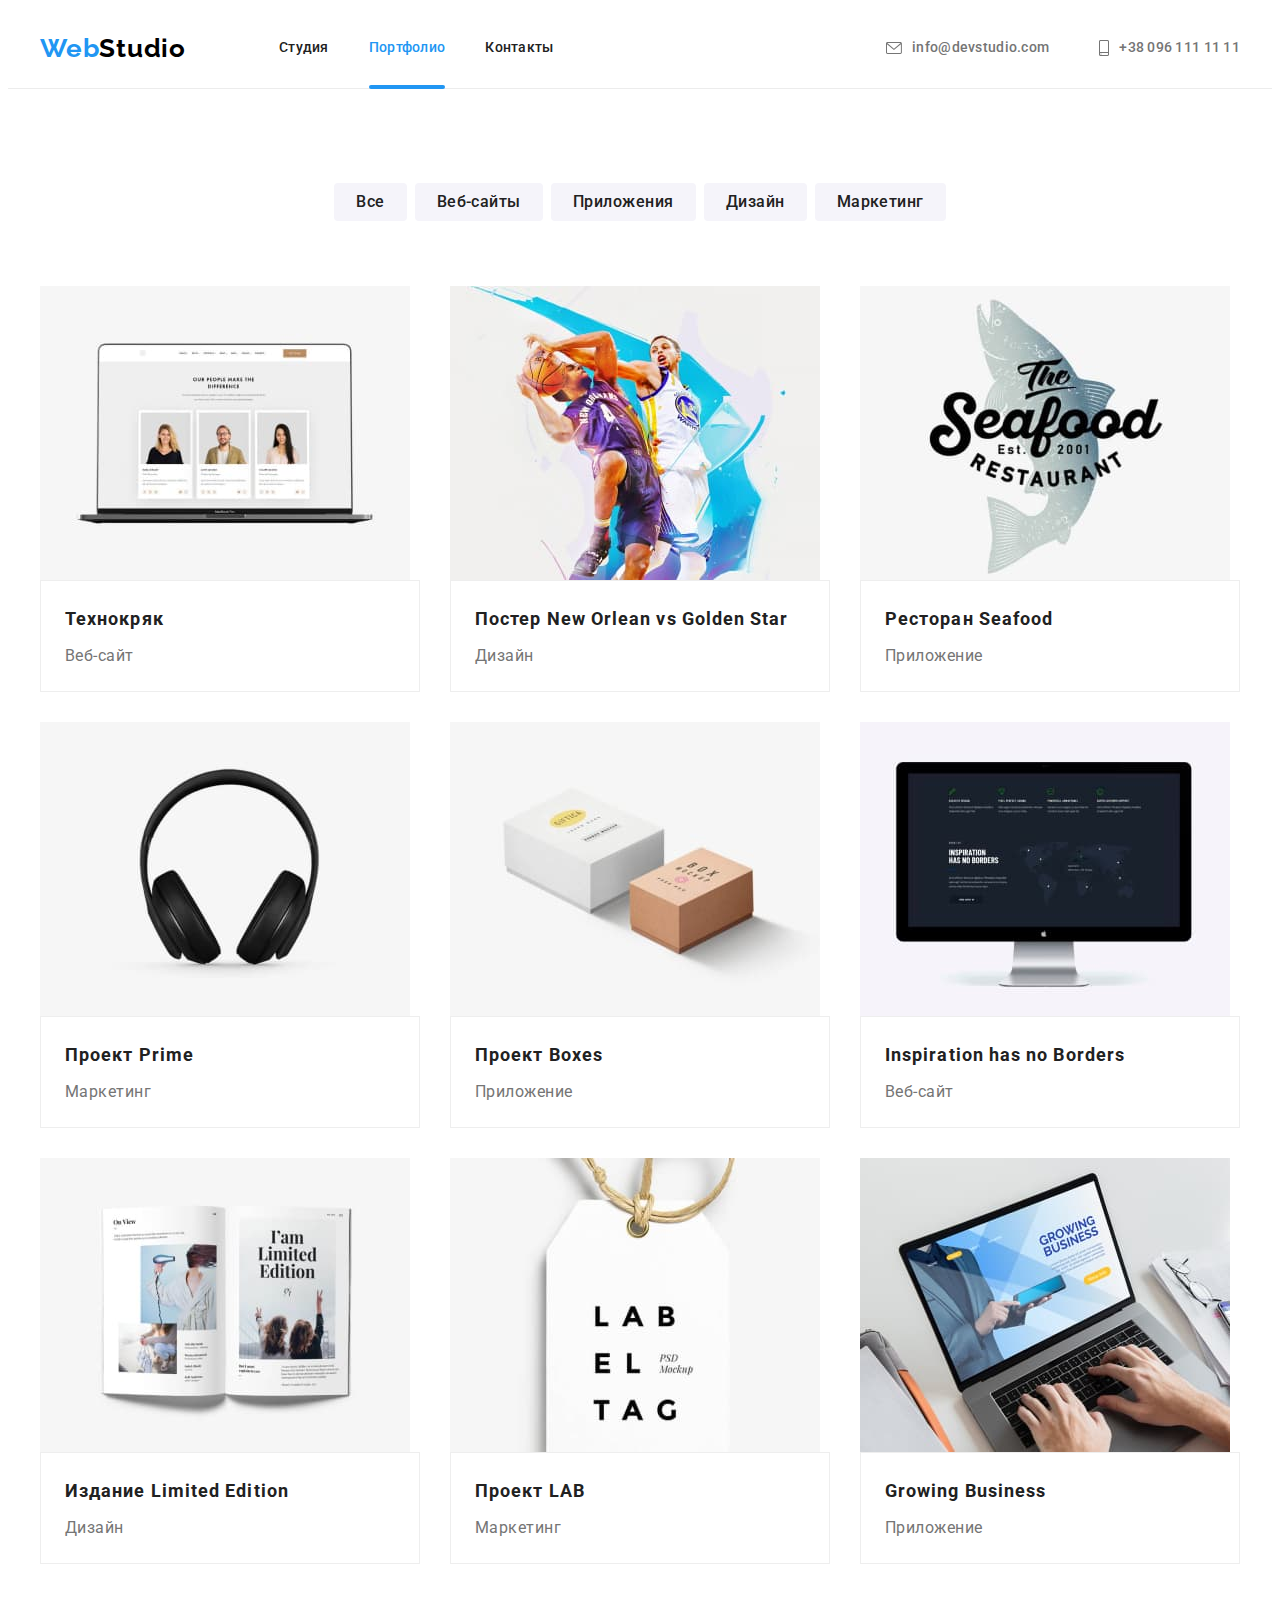
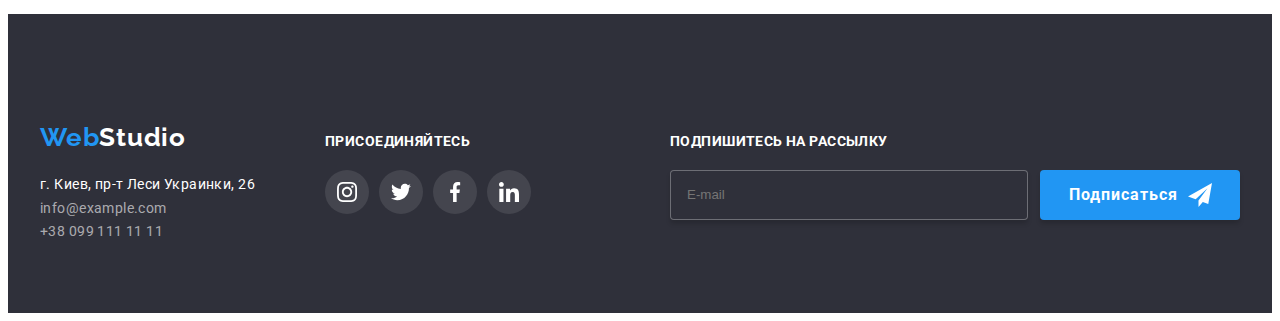
==== portfolio.html @ 8664ca06 "add" ====
<!DOCTYPE html>
<html lang="ru">
  <head>
    <meta charset="UTF-8" />
    <meta http-equiv="X-UA-Compatible" content="IE=edge" />
    <meta name="viewport" content="width=device-width, initial-scale=1.0" />
    <title>Document</title>
    <link rel="preconnect" href="https://fonts.googleapis.com" />
    <link rel="preconnect" href="https://fonts.gstatic.com" crossorigin />
    <link
      href="https://fonts.googleapis.com/css2?family=Raleway:wght@700&family=Roboto:wght@400;500;700;900&display=swap"
      rel="stylesheet"
    />
    <link
      rel="stylesheet"
      href="https://cdnjs.cloudflare.com/ajax/libs/modern-normalize/1.0.0/modern-normalize.min.css"
      integrity="sha512-ISS7cAi1PEhQ8jnbJpJZMd29NlhNj4AWYyLOSp2CE/CsHxTCu+r+t0D2yoJudVrd0/8fTVPUVDzY5Tvli75u/g=="
      crossorigin="anonymous"
    />
    <link rel="stylesheet" href="./css/main.min.css">
  </head>
  <body>
    <header class="header"> 
      <div class="container header__container">
       <nav class="navigation">
         <a class="logo" href="./"
           >Web<span class="logo__dark">Studio</span>
         </a>
         <ul class="site-nav">
           <li class="site-nav__item">
             <a href="./index.html" class="site-nav__link ">Студия</a>
           </li>
           <li class="site-nav__item">
             <a href="./portfolio.html" class="site-nav__link site-nav__link--current">Портфолио</a>
           </li>
           <li class="site-nav__item">
             <a href="" class="site-nav__link ">Контакты</a>
           </li>
         </ul>
       </nav>
       <ul class="contacts">
         <li class="contacts__item">
           <a href="mailto:info@devstudio.com" class="contacts__link">
             <svg class="contacts__icon" width="16" height="12">
               <use href="./images/icons.svg#envelope"></use>
             </svg>
             info@devstudio.com</a
           >
         </li>
         <li class="contacts__item">
           <a href="tel:+380961111111" class="contacts__link"
             ><svg class="contacts__icon" width="10" height="16">
               <use href="./images/icons.svg#smartphone"></use>
             </svg>
             +38 096 111 11 11</a
           >
         </li>
       </ul> 
       <button class="mob__btn--open"><svg class="mob-icon" width="24" height="16"> <use href="./images/icons.svg#icon-menu_24px-2"  ></use></svg></button>
     </div> 
     <div class="mob-menu is-hidden">
       <div class="container">
       <div class="mob-menu-top">
     <button class="mob__btn--close"><svg class="mob-icon" width="18.67" height="18.67">
         <use href="./images/icons.svg#icon-close_24px" ></use>
       </svg></button> 
       <ul class="mob-nav">
         <li class="mob-nav__item">
           <a href="./index.html" class="mob-nav__link ">Студия</a>
         </li>
         <li class="mob-nav__item">
           <a href="./portfolio.html" class="mob-nav__link current">Портфолио</a>
         </li>
         <li class="mob-nav__item">
           <a href="" class="mob-nav__link ">Контакты</a>
         </li>
       </ul>
     </div>
     <div class="mob-menu-bottom">
     <ul class="mob-contacts">
       <li class="mob-contacts__item">
         <a href="tel:+380961111111" class="mob-contacts__link mob-tel"
           >+38 096 111 11 11</a>
       </li>
       <li class="mob-contacts__item">
         <a href="mailto:info@devstudio.com" class="mob-contacts__link mob-mail">
           info@devstudio.com</a>  
       </li>
     </ul>
     <ul class="mob-soc-list list">
       <li class="mob-soc-list__item">
         <a href="" class="mob-soc-list__link">Instagram</a>
       </li>
       <li class="mob-soc-list__item">
         <a href="" class="mob-soc-list__link">Twitter</a>
       </li>
       <li class="mob-soc-list__item">
         <a href="" class="mob-soc-list__link">Facebook</a></li>
         <li class="mob-soc-list__item">
           <a href="" class="mob-soc-list__link">Facebook</a></li>
         </ul>
       </div>
     </div>
     </div>
   </header> 
    <main>
      <section class="section section__gallery">
        <div class="container">
          <h1 class="visually__hidden">Portfolio</h1>
          <ul class="portfolio-filter">
            <li class="portfolio-filter__item">
              <button type="button" class="portfolio-filter__button">Все</button>
            </li>
            <li class="portfolio-filter__item">
              <button type="button" class="portfolio-filter__button">
                Веб-сайты
              </button>
            </li>
            <li class="portfolio-filter__item">
              <button type="button" class="portfolio-filter__button">
                Приложения
              </button>
            </li>
            <li class="portfolio-filter__item">
              <button type="button" class="portfolio-filter__button">
                Дизайн
              </button>
            </li>
            <li class="portfolio-filter__item">
              <button type="button" class="portfolio-filter__button">
                Маркетинг
              </button>
            </li>
          </ul>
          <ul class="gallery">
            <li class="gallery__item"> <a href="" class="gallery__link">
              <div class="gallery__overlay">
                <picture>
                  <source
                    srcset="
                    ./images/portfolio-img1.jpg 1x,
                    ./images/portfolio-desk1-2x.jpg 2x"
                    media="(min-width: 1200px)"
                  />
                  <source
                    srcset="
                      ./images/portfolio-tab1-1x.jpg 1x,              ,
                      ./images/portfolio-tab1-2x.jpg 2x
                    "
                    media="(min-width: 768px)"
                  />
                  <source
                    srcset="
                      ./images/portfolio-tel1-1x.jpg   1x,
                      ./images/portfolio-tel1-2x.jpg    2x
                    "
                    media="(min-width: 320px)"
                  />
                
                <img
                src="./images/portfolio-img1.jpg"
                alt="ноутбук з зображенням команди"
              />
            </picture>

              <p class="gallery--top-text">Технокряк это современная площадка распространения коронавируса. Компании используют эту платформу для цифрового шпионажа и атак на защищённые сервера конкурентов.</p> 
              </div>
              <div class="gallery__border">
                <h2 class="gallery__text">Технокряк</h2>
                <p class="gallery__filter">Веб-сайт</p>
              </div></a>
              
            </li>
            <li class="gallery__item"> <a href=""class="gallery__link">
              <div class="gallery__overlay">
                <picture>
                  <source
                    srcset="
                    ./images/portfolio-img2.jpg 1x,
                    ./images/portfolio-desk2-2x.jpg 2x"
                    media="(min-width: 1200px)"
                  />
                  <source
                    srcset="
                      ./images/portfolio-tab2-1x.jpg 1x,              ,
                      ./images/portfolio-tab2-2x.jpg 2x
                    "
                    media="(min-width: 768px)"
                  />
                  <source
                    srcset="
                      ./images/portfolio-tel2-1x.jpg   1x,
                      ./images/portfolio-tel2-2x.jpg    2x
                    "
                    media="(min-width: 320px)"
                  />
                
                <img
                src="./images/portfolio-img2.jpg"
                alt="два баскетболіста"
              />
            </picture>

              <p class="gallery--top-text">Технокряк это современная площадка распространения коронавируса. Компании используют эту платформу для цифрового шпионажа и атак на защищённые сервера конкурентов.</p></div>
              
              <div class="gallery__border">
                <h2 class="gallery__text">
                  Постер <span lang="en">New Orlean vs Golden Star</span>
                </h2>
                <p class="gallery__filter">Дизайн</p>
              </div> </a>
            </li>
            <li class="gallery__item"> <a href=""class="gallery__link">
              <div class="gallery__overlay">
                <picture>
                  <source
                    srcset="
                    ./images/portfolio-img3.jpg 1x,
                    ./images/portfolio-desk3-2x.jpg 2x"
                    media="(min-width: 1200px)"
                  />
                  <source
                    srcset="
                      ./images/portfolio-tab3-1x.jpg 1x,              ,
                      ./images/portfolio-tab3-2x.jpg 2x
                    "
                    media="(min-width: 768px)"
                  />
                  <source
                    srcset="
                      ./images/portfolio-tel3-1x.jpg   1x,
                      ./images/portfolio-tel3-2x.jpg    2x
                    "
                    media="(min-width: 320px)"
                  />
                
                <img
                src="./images/portfolio-img3.jpg"
                alt="лого ресторану"
              />
            </picture>
            <p class="gallery--top-text">Технокряк это современная площадка распространения коронавируса. Компании используют эту платформу для цифрового шпионажа и атак на защищённые сервера конкурентов.</p> 
              </div>
              <div class="gallery__border">
                <h2 class="gallery__text">
                  Ресторан <span lang="en">Seafood</span>
                </h2>
                <p class="gallery__filter">Приложение</p>
              </div>
              </a>
            </li>
            <li class="gallery__item"><a href=""class="gallery__link">
              <div class="gallery__overlay">
                <picture>
                  <source
                    srcset="
                    ./images/portfolio-img4.jpg 1x,
                    ./images/portfolio-desk4-2x.jpg 2x"
                    media="(min-width: 1200px)"
                  />
                  <source
                    srcset="
                      ./images/portfolio-tab4-1x.jpg 1x,              ,
                      ./images/portfolio-tab4-2x.jpg 2x
                    "
                    media="(min-width: 768px)"
                  />
                  <source
                    srcset="
                      ./images/portfolio-tel4-1x.jpg   1x,
                      ./images/portfolio-tel4-2x.jpg    2x
                    "
                    media="(min-width: 320px)"
                  />
                
                <img
                src="./images/portfolio-img4.jpg"
                alt="навушники"
              />
            </picture>
                
              <p class="gallery--top-text">Технокряк это современная площадка распространения коронавируса. Компании используют эту платформу для цифрового шпионажа и атак на защищённые сервера конкурентов.</p> 
              </div>
              <div class="gallery__border">
                <h2 class="gallery__text">
                  Проект <span lang="en">Prime</span>
                </h2>
                <p class="gallery__filter">Маркетинг</p>
              </div> </a>
            </li>
            <li class="gallery__item"><a href=""class="gallery__link">
              <div class="gallery__overlay">
                <picture>
                  <source
                    srcset="
                    ./images/portfolio-img5.jpg 1x,
                    ./images/portfolio-desk5-2x.jpg 2x"
                    media="(min-width: 1200px)"
                  />
                  <source
                    srcset="
                      ./images/portfolio-tab5-1x.jpg 1x,              ,
                      ./images/portfolio-tab5-2x.jpg 2x
                    "
                    media="(min-width: 768px)"
                  />
                  <source
                    srcset="
                      ./images/portfolio-tel5-1x.jpg   1x,
                      ./images/portfolio-tel5-2x.jpg    2x
                    "
                    media="(min-width: 320px)"
                  />
                
                <img
                src="./images/portfolio-img5.jpg"
                alt="дві коробки"
              />
            </picture>
  
              <p class="gallery--top-text">Технокряк это современная площадка распространения коронавируса. Компании используют эту платформу для цифрового шпионажа и атак на защищённые сервера конкурентов.</p> 
              </div>
              <div class="gallery__border">
                <h2 class="gallery__text">
                  Проект <span lang="en">Boxes</span>
                </h2>
                <p class="gallery__filter">Приложение</p>
              </div>
              </a>
            </li>
            <li class="gallery__item"><a href=""class="gallery__link">
              <div class="gallery__overlay">
                <picture>
                  <source
                    srcset="
                    ./images/portfolio-img6.jpg 1x,
                    ./images/portfolio-desk6-2x.jpg 2x"
                    media="(min-width: 1200px)"
                  />
                  <source
                    srcset="
                      ./images/portfolio-tab6-1x.jpg 1x,              ,
                      ./images/portfolio-tab6-2x.jpg 2x
                    "
                    media="(min-width: 768px)"
                  />
                  <source
                    srcset="
                      ./images/portfolio-tel6-1x.jpg   1x,
                      ./images/portfolio-tel6-2x.jpg    2x
                    "
                    media="(min-width: 320px)"
                  />
                
                <img
                src="./images/portfolio-img6.jpg"
                alt="екран компютера"
              />
            </picture>
             
              <p class="gallery--top-text">Технокряк это современная площадка распространения коронавируса. Компании используют эту платформу для цифрового шпионажа и атак на защищённые сервера конкурентов.</p> 
              </div>
              <div class="gallery__border">
                <h2 class="gallery__text">
                  <span lang="en">Inspiration has no Borders</span>
                </h2>
                <p class="gallery__filter">Веб-сайт</p>
              </div></a>
            </li>
            <li class="gallery__item"><a href=""class="gallery__link">
              <div class="gallery__overlay">
                <picture>
                  <source
                    srcset="
                    ./images/portfolio-img7.jpg 1x,
                    ./images/portfolio-desk7-2x.jpg 2x"
                    media="(min-width: 1200px)"
                  />
                  <source
                    srcset="
                      ./images/portfolio-tab7-1x.jpg 1x,              ,
                      ./images/portfolio-tab7-2x.jpg 2x
                    "
                    media="(min-width: 768px)"
                  />
                  <source
                    srcset="
                      ./images/portfolio-tel7-1x.jpg   1x,
                      ./images/portfolio-tel7-2x.jpg    2x
                    "
                    media="(min-width: 320px)"
                  />
                
                <img
                src="./images/portfolio-img7.jpg"
                alt="розгорнута книга"
              />
            </picture>
              
               <p class="gallery--top-text">Технокряк это современная площадка распространения коронавируса. Компании используют эту платформу для цифрового шпионажа и атак на защищённые сервера конкурентов.</p> 
              </div>
              <div class="gallery__border">
                <h2 class="gallery__text">
                  Издание <span lang="en">Limited Edition</span>
                </h2>
                <p class="gallery__filter">Дизайн</p>
              </div> </a>
            </li>
            <li class="gallery__item"><a href=""class="gallery__link">
              <div class="gallery__overlay">
                <picture>
                  <source
                    srcset="
                    ./images/portfolio-img8.jpg 1x,
                    ./images/portfolio-desk8-2x.jpg 2x"
                    media="(min-width: 1200px)"
                  />
                  <source
                    srcset="
                      ./images/portfolio-tab8-1x.jpg 1x,              ,
                      ./images/portfolio-tab8-2x.jpg 2x
                    "
                    media="(min-width: 768px)"
                  />
                  <source
                    srcset="
                      ./images/portfolio-tel8-1x.jpg   1x,
                      ./images/portfolio-tel8-2x.jpg    2x
                    "
                    media="(min-width: 320px)"
                  />
                
                <img
                src="./images/portfolio-img8.jpg"
                alt="лейба"
              />
            </picture>
               
              <p class="gallery--top-text">Технокряк это современная площадка распространения коронавируса. Компании используют эту платформу для цифрового шпионажа и атак на защищённые сервера конкурентов.</p> 
              </div>
              <div class="gallery__border">
                <h2 class="gallery__text">Проект <span lang="en">LAB</span></h2>
                <p class="gallery__filter">Маркетинг</p>
              </div></a>
            </li>
            <li class="gallery__item"><a href=""class="gallery__link">
              <div class="gallery__overlay">
                <picture>
                  <source
                    srcset="
                    ./images/portfolio-img9.jpg 1x,
                    ./images/portfolio-desk9-2x.jpg 2x"
                    media="(min-width: 1200px)"
                  />
                  <source
                    srcset="
                      ./images/portfolio-tab9-1x.jpg 1x,              
                      ./images/portfolio-tab9-2x.jpg 2x
                    "
                    media="(min-width: 768px)"
                  />
                  <source
                    srcset="
                      ./images/portfolio-tel9-1x.jpg   1x,
                      ./images/portfolio-tel9-2x.jpg    2x
                    "
                    media="(min-width: 320px)"
                  />
        
                <img
                src="./images/portfolio-img9.jpg"
                alt="руки, які набирають щось клавіатурі"
              />
            </picture>
              
              <p class="gallery--top-text">Технокряк это современная площадка распространения коронавируса. Компании используют эту платформу для цифрового шпионажа и атак на защищённые сервера конкурентов.</p> 
              </div>
              <div class="gallery__border">
                <h2 class="gallery__text">
                  <span lang="en">Growing Business</span>
                </h2>
                <p class="gallery__filter">Приложение</p>
              </div></a>
            </li>
          </ul>
        </div>
      </section>
    </main>
    <footer class="footer">
      <div class="container footer__container">
        <div class="footer__tab">
        <div class="footer__address">
          <a href="./" class="logo"
            >Web<span class="logo__light">Studio</span></a
          >
          <address class="address">
            <ul class="address-list">
              <li class="address-list__item">
                <a
                  href="https://goo.gl/maps/ukGRsMh9YRKDoBZH8"
                  target="_blank"
                  class="address-list__link"
                >
                  <span class="adress--color"
                    >г. Киев, пр-т Леси Украинки, 26</span
                  >
                </a>
              </li>
              <li class="address-list__item">
                <a href="mailto:info@example.com" class="address-list__link"
                  >info@example.com</a
                >
              </li>
              <li class="address-list__item">
                <a href="tel:+380991111111" class="address-list__link"
                  >+38 099 111 11 11</a
                >
              </li>
            </ul>
          </address>
        </div>
        <div class="footer-section ">
          <span class="footer-section__text footer-section__text--margin">присоединяйтесь</span>
          <ul class="footer-social-list">
            <li class="footer-social-list__item">
              <a href="" class="footer-social-list__link"
                ><svg class="footer-social-list__icon" width="20" height="20">
                  <use href="./images/icons.svg#icon-instagram"></use>
                </svg>
              </a>
            </li>
            <li class="footer-social-list__item">
              <a href="" class="footer-social-list__link"
                ><svg class="footer-social-list__icon" width="20" height="20">
                  <use href="./images/icons.svg#icon-twitter"></use>
                </svg>
              </a>
            </li>
            <li class="footer-social-list__item">
              <a href="" class="footer-social-list__link"
                ><svg class="footer-social-list__icon" width="20" height="20">
                  <use href="./images/icons.svg#icon-facebook"></use>
                </svg>
              </a>
            </li>
            <li class="footer-social-list__item">
              <a href="" class="footer-social-list__link"
                ><svg class="footer-social-list__icon" width="20" height="20">
                  <use href="./images/icons.svg#icon-linkedin"></use>
                </svg>
              </a>
            </li>
          </ul>
        </div>
      </div>
        <div class="footer-section">
          <p class="footer-section__text">Подпишитесь на рассылку</p>
          <form class="footer-form">
            <input
              type="email"
              name="footer-email"
              class="footer-form__email"
              placeholder="E-mail"
            />

            <button type="submit" class="footer-form__button button">
              Подписаться
              <svg class="footer-form__icon" width="24" height="24">
                <use href="./images/icons.svg#icon-iconsent"></use>
              </svg>
            </button>
          </form>
        </div>
      </div>
    </footer>
    <script src="./js/menu.js"></script> 
  </body>
</html>
---- css/main.min.css ----
:root{--primary-text-color: #757575;--title-text-color: #212121;--accent-color: #2196f3;--additional-color: #ffffff;--contact-color: #757575;--backfound-footer-color: #2f303a}.visually__hidden{position:absolute;clip:rect(0 0 0 0);width:1px;height:1px;margin:-1px}p,h1,h2,h3{margin:0}ul{margin:0;padding:0;list-style:none}a{text-decoration:none}img{display:block;max-width:100%;height:auto}body{background-color:#ffffff;color:var(--primary-text-color);font-family:"Roboto", sans-serif}.container{width:100%;margin-left:auto;margin-right:auto;padding-left:15px;padding-right:15px}@media screen and (min-width: 480px){.container{width:448px}}@media screen and (min-width: 768px){.container{width:768px}}@media screen and (min-width: 1200px){.container{width:1200px}}.logo{display:block;font-family:"Raleway", sans-serif;font-weight:700;font-size:24px;line-height:1.16;text-align:center;letter-spacing:0.03em;color:#2196F3}@media screen and (min-width: 1200px){.logo{text-align:start;font-size:26px;line-height:1.19}}.logo__dark{color:#000000}.logo__light{color:#ffffff}.section{padding-top:60px;padding-bottom:60px}@media screen and (min-width: 1200px){.section{padding-top:94px;padding-bottom:94px}}.button{border:transparent;font-family:inherit;font-weight:700;font-size:16px;line-height:1.87;-webkit-box-align:center;-ms-flex-align:center;align-items:center;text-align:center;-webkit-box-pack:center;-ms-flex-pack:center;justify-content:center;letter-spacing:0.06em;border-radius:4px;cursor:pointer;color:var(--additional-color);background-color:var(--accent-color);-webkit-box-shadow:0px 4px 4px rgba(0,0,0,0.15);box-shadow:0px 4px 4px rgba(0,0,0,0.15)}.advantages__title,.footer-section__text{font-weight:700;font-size:14px;line-height:1.14;letter-spacing:0.03em;text-transform:uppercase}.header__container,.navigation,.contacts__link,.advantages__borber,.footer-social-list__link,.form-checkbox__text,.form-checkbox__text span{display:-webkit-box;display:-ms-flexbox;display:flex;-webkit-box-align:center;-ms-flex-align:center;align-items:center}.header{border-bottom:1px solid #ececec}.header__container .logo{margin-right:93px}.site-nav{display:none}@media screen and (min-width: 768px){.site-nav{display:-webkit-box;display:-ms-flexbox;display:flex}}.site-nav__item+.site-nav__item{margin-left:40px}.contacts{display:-webkit-box;display:-ms-flexbox;display:flex;margin-left:auto}@media screen and (min-width: 768px){.site-nav__link{display:block;font-weight:500;font-size:12px;line-height:1.16;letter-spacing:0.02em;color:#757575;padding-top:32px;padding-bottom:32px;-webkit-transition-property:color;transition-property:color;-webkit-transition-duration:250ms;transition-duration:250ms;-webkit-transition-timing-function:cubic-bezier(0.4, 0, 0.2, 1);transition-timing-function:cubic-bezier(0.4, 0, 0.2, 1)}.site-nav__link:hover,.site-nav__link:focus{color:var(--accent-color)}}@media screen and (min-width: 1200px){.site-nav__link{font-weight:500;font-size:14px;line-height:1.14;letter-spacing:0.02em;color:var(--title-text-color)}}.site-nav__link--current{color:var(--accent-color);position:relative;-webkit-transition-property:color;transition-property:color;-webkit-transition-duration:250ms;transition-duration:250ms;-webkit-transition-timing-function:cubic-bezier(0.4, 0, 0.2, 1);transition-timing-function:cubic-bezier(0.4, 0, 0.2, 1)}.site-nav__link--current::after{content:"";display:block;width:100%;height:4px;background:#2196f3;border-radius:2px;position:absolute;left:0px;bottom:-1px}.contacts{display:none}@media screen and (min-width: 768px){.contacts{display:block}}@media screen and (min-width: 1200px){.contacts{display:-webkit-box;display:-ms-flexbox;display:flex;-webkit-box-align:center;-ms-flex-align:center;align-items:center}}@media screen and (min-width: 768px){.contacts__item+.contacts__item{margin-top:10px}}@media screen and (min-width: 1200px){.contacts__item+.contacts__item{margin-top:0}}@media screen and (min-width: 1200px){.contacts__item{display:block}.contacts__item:first-child{margin-right:50px}}.contacts__link{font-family:"Roboto", sans-serif;font-weight:500;font-size:14px;line-height:1.14;letter-spacing:0.02em;color:var(--contact-color);fill:var(--contact-color);-webkit-transition-property:color;transition-property:color;-webkit-transition-duration:250ms;transition-duration:250ms;-webkit-transition-timing-function:cubic-bezier(0.4, 0, 0.2, 1);transition-timing-function:cubic-bezier(0.4, 0, 0.2, 1)}.contacts__link:hover,.contacts__link:focus{color:var(--accent-color);fill:currentColor}.contacts__icon{margin-right:10px}.mob__btn--close,.mob__btn--open{max-width:40px;height:40px;display:block;margin-left:auto;-webkit-box-align:center;-ms-flex-align:center;align-items:center;background-color:transparent;border:none}@media screen and (min-width: 768px){.mob__btn--close,.mob__btn--open{display:none}}.mob-menu{position:fixed;background-color:#ffffff;z-index:1;width:100vw;height:100vh;overflow:auto;top:0;left:0;padding-top:10px;padding-bottom:48px}.mob-menu .container{height:100%;display:-webkit-box;display:-ms-flexbox;display:flex;-webkit-box-orient:vertical;-webkit-box-direction:normal;-ms-flex-direction:column;flex-direction:column;-webkit-box-pack:justify;-ms-flex-pack:justify;justify-content:space-between}@media screen and (min-width: 768px){.mob-menu{display:none}}.mob-icon{display:block;-webkit-box-pack:center;-ms-flex-pack:center;justify-content:center;-webkit-box-align:center;-ms-flex-align:center;align-items:center;-webkit-transition-property:fill;transition-property:fill;-webkit-transition-duration:250ms;transition-duration:250ms;-webkit-transition-timing-function:cubic-bezier(0.4, 0, 0.2, 1);transition-timing-function:cubic-bezier(0.4, 0, 0.2, 1)}.mob-icon:hover,.mob-icon:focus{fill:var(--accent-color)}.mob-nav__link{font-weight:500;font-size:40px;line-height:1.17;text-align:center;letter-spacing:0.02em;color:var(--title-text-color)}.mob-nav__item:not(last-child),.mob-contacts__item:not(last-child){margin-bottom:32px}.mob-contacts{margin-bottom:64px}.mob-soc-list{display:-webkit-box;display:-ms-flexbox;display:flex}.mob-tel{margin-bottom:32px;font-size:34px;line-height:1.17;letter-spacing:0.02em;color:#2196F3}.mob-mail{font-weight:500;font-size:24px;line-height:1.16;letter-spacing:0.02em;color:#757575}.mob-soc-list__item{font-weight:500;font-size:18px;line-height:1.22;letter-spacing:0.02em}.mob-soc-list__item:not(:first-child){border-left:1px solid rgba(33,33,33,0.2)}.mob-soc-list__link{color:var(--accent-color);font-weight:500;font-size:18px;line-height:1.22;letter-spacing:0.02em;padding-right:10px;padding-left:10px}.current{color:var(--accent-color)}.section__tittle{font-weight:bold;font-size:28px;line-height:1.17;text-align:center;letter-spacing:0.03em;color:#212121}@media screen and (min-width: 1200px){.section__tittle{margin-bottom:50px;font-weight:700;font-size:36px;line-height:1.16;text-align:center}}.section__tittle{margin-bottom:30px}@media screen and (min-width: 1200px){.section__tittle{margin-bottom:50px}}.hero__container{background-color:#2f303a;background-image:-webkit-gradient(linear, left top, left bottom, from(rgba(47,48,58,0.4)), to(rgba(47,48,58,0.4))),url(../images/header-tel.jpg);background-image:linear-gradient(rgba(47,48,58,0.4), rgba(47,48,58,0.4)),url(../images/header-tel.jpg);background-repeat:no-repeat;background-position:center;background-size:cover;max-width:1600px;margin-left:auto;margin-right:auto;padding-top:118px;padding-bottom:118px;text-align:center}@media (min-device-pixel-ratio: 2), (-webkit-min-device-pixel-ratio: 2), (min-resolution: 192dpi), (min-resolution: 2dppx){.hero__container{background-image:-webkit-gradient(linear, left top, left bottom, from(rgba(25,28,38,0.2)), to(rgba(25,28,38,0.2))),url(../images/header-tel-2x.jpg);background-image:linear-gradient(rgba(25,28,38,0.2), rgba(25,28,38,0.2)),url(../images/header-tel-2x.jpg)}}@media screen and (min-width: 768px){.hero__container{background-image:-webkit-gradient(linear, left top, left bottom, from(rgba(47,48,58,0.4)), to(rgba(47,48,58,0.4))),url(../images/header-tab.jpg);background-image:linear-gradient(rgba(47,48,58,0.4), rgba(47,48,58,0.4)),url(../images/header-tab.jpg)}}@media screen and (min-width: 768px) and (min-device-pixel-ratio: 2), screen and (min-width: 768px) and (-webkit-min-device-pixel-ratio: 2), screen and (min-width: 768px) and (min-resolution: 192dpi), screen and (min-width: 768px) and (min-resolution: 2dppx){.hero__container{background-image:-webkit-gradient(linear, left top, left bottom, from(rgba(25,28,38,0.2)), to(rgba(25,28,38,0.2))),url(../images/header-tab-2x.jpg);background-image:linear-gradient(rgba(25,28,38,0.2), rgba(25,28,38,0.2)),url(../images/header-tab-2x.jpg)}}@media screen and (min-width: 1200px){.hero__container{background-image:-webkit-gradient(linear, left top, left bottom, from(rgba(47,48,58,0.4)), to(rgba(47,48,58,0.4))),url(../images/header-desk.jpg);background-image:linear-gradient(rgba(47,48,58,0.4), rgba(47,48,58,0.4)),url(../images/header-desk.jpg)}}@media screen and (min-width: 1200px) and (min-device-pixel-ratio: 2), screen and (min-width: 1200px) and (-webkit-min-device-pixel-ratio: 2), screen and (min-width: 1200px) and (min-resolution: 192dpi), screen and (min-width: 1200px) and (min-resolution: 2dppx){.hero__container{background-image:-webkit-gradient(linear, left top, left bottom, from(rgba(25,28,38,0.2)), to(rgba(25,28,38,0.2))),url(../images/header-desk-2x.jpg);background-image:linear-gradient(rgba(25,28,38,0.2), rgba(25,28,38,0.2)),url(../images/header-desk-2x.jpg)}}.hero__title{margin-bottom:30px;font-weight:900;font-size:26px;line-height:1.61;text-align:center;letter-spacing:0.06em;text-transform:uppercase;color:var(--additional-color)}@media screen and (min-width: 1200px){.hero__title{font-size:44px;line-height:1.36}}.hero__button{height:50px;min-width:200px;padding-top:10px;padding-bottom:10px;padding-right:32px;padding-left:32px;-webkit-transition-property:background-color;transition-property:background-color;-webkit-transition-duration:250ms;transition-duration:250ms;-webkit-transition-timing-function:cubic-bezier(0.4, 0, 0.2, 1);transition-timing-function:cubic-bezier(0.4, 0, 0.2, 1)}.hero__button:hover,.hero__button:focus{background-color:#188ce8}@media screen and (min-width: 768px){.advantages{display:-webkit-box;display:-ms-flexbox;display:flex;-ms-flex-wrap:wrap;flex-wrap:wrap;margin-left:-30px}}@media screen and (min-width: 768px){.advantages__item{width:calc( 100% / 2 - 30px);margin-left:30px}}@media screen and (min-width: 1200px){.advantages__item{width:calc( 100% / 4 - 30px);margin-left:30px}}.advantages__borber{margin-bottom:30px;max-width:450px;height:120px;background-color:#f5f4fa;border-radius:4px;-webkit-box-pack:center;-ms-flex-pack:center;justify-content:center}@media screen and (min-width: 768px){.advantages__borber{height:120px;max-width:354px}}.advantages__title{margin-bottom:10px;display:-webkit-box;display:-ms-flexbox;display:flex;-webkit-box-pack:center;-ms-flex-pack:center;justify-content:center;-webkit-box-align:center;-ms-flex-align:center;align-items:center;color:var(--title-text-color)}@media screen and (min-width: 768px){.advantages__title{-webkit-box-pack:start;-ms-flex-pack:start;justify-content:flex-start}}.advantages__text{font-weight:400;font-size:14px;line-height:1.71;letter-spacing:0.03em;color:var(--primary-text-color);margin-bottom:30px}@media screen and (min-width: 1200px){.advantages__text{margin-bottom:0px}}@media screen and (min-width: 768px){.advantages__text--margin{margin-bottom:0px}}.advantages__icon{fill:currentColor}.section--no-pading-top{display:none}@media screen and (min-width: 1200px){.section--no-pading-top{display:block;padding-top:0px}}.works{display:-webkit-box;display:-ms-flexbox;display:flex;margin-left:-30px}.works__item{width:calc(100% / 3 - 30px);margin-left:30px}.works__thumb{position:relative}.works__text{height:70px;display:-webkit-box;display:-ms-flexbox;display:flex;-webkit-box-align:center;-ms-flex-align:center;align-items:center;-webkit-box-pack:center;-ms-flex-pack:center;justify-content:center;position:absolute;bottom:0;left:0;color:var(--additional-color);background-color:rgba(47,48,58,0.8);width:100%;font-weight:700;font-size:14px;line-height:1.14;letter-spacing:0.03em;text-transform:uppercase}.section--background-color{background-color:#f5f4fa}@media screen and (min-width: 768px){.team{display:-webkit-box;display:-ms-flexbox;display:flex;-ms-flex-wrap:wrap;flex-wrap:wrap;margin-left:-30px;margin-bottom:-30px}}.team__item{margin-bottom:30px}@media screen and (min-width: 768px){.team__item{width:calc( 100% / 2 - 30px);margin-left:30px}}@media screen and (min-width: 1200px){.team__item{width:calc( 100% / 4 - 30px)}}.team__tittle{margin-bottom:10px;font-weight:500;font-size:16px;line-height:1.18;text-align:center;letter-spacing:0.03em;color:var(--title-text-color)}.team__text{font-size:16px;line-height:1.18;text-align:center;letter-spacing:0.03em;color:var(--primary-text-color);margin-bottom:16px}.team__border{-webkit-box-flex:1;-ms-flex-positive:1;flex-grow:1;background:#ffffff;-webkit-box-shadow:0px 1px 3px rgba(0,0,0,0.12),0px 1px 1px rgba(0,0,0,0.14),0px 2px 1px rgba(0,0,0,0.2);box-shadow:0px 1px 3px rgba(0,0,0,0.12),0px 1px 1px rgba(0,0,0,0.14),0px 2px 1px rgba(0,0,0,0.2);border-radius:0px 0px 4px 4px;padding-top:30px;padding-bottom:30px}.social-list{display:-webkit-box;display:-ms-flexbox;display:flex;-webkit-box-pack:center;-ms-flex-pack:center;justify-content:center}.social-list__icon{fill:currentColor}.social-list__link{width:44px;height:44px;background-color:#ffffff;border-radius:50%;display:-webkit-box;display:-ms-flexbox;display:flex;-webkit-box-pack:center;-ms-flex-pack:center;justify-content:center;-webkit-box-align:center;-ms-flex-align:center;align-items:center;color:#afb1b8;-webkit-transition-property:color, background-color;transition-property:color, background-color;-webkit-transition-duration:250ms;transition-duration:250ms;-webkit-transition-timing-function:cubic-bezier(0.4, 0, 0.2, 1);transition-timing-function:cubic-bezier(0.4, 0, 0.2, 1)}.social-list__link:hover,.social-list__link:focus{background-color:var(--accent-color);color:var(--additional-color)}.social-list__item+.social-list__item{margin-left:10px}.customers{display:-webkit-box;display:-ms-flexbox;display:flex;-ms-flex-wrap:wrap;flex-wrap:wrap;-webkit-box-align:center;-ms-flex-align:center;align-items:center;margin-left:-30px;margin-bottom:-30px}.customers__link{border:1px solid #afb1b8;border-radius:4px;display:-webkit-box;display:-ms-flexbox;display:flex;-webkit-box-align:center;-ms-flex-align:center;align-items:center;-webkit-box-pack:center;-ms-flex-pack:center;justify-content:center;max-width:210px;height:92px;fill:#afb1b8;-webkit-transition-property:border-color, fill;transition-property:border-color, fill;-webkit-transition-duration:250ms;transition-duration:250ms;-webkit-transition-timing-function:cubic-bezier(0.4, 0, 0.2, 1);transition-timing-function:cubic-bezier(0.4, 0, 0.2, 1)}.customers__link:hover,.customers__link:focus{border-color:var(--accent-color);fill:var(--accent-color)}@media screen and (min-width: 768px){.customers__link{max-width:226px;height:92px}}@media screen and (min-width: 1200px){.customers__link{width:170px;height:92px}}.customers__item+.customers__item{margin-left:30px}.customers__item{width:calc( 100% / 2 - 30px);margin-left:30px;margin-bottom:30px}@media screen and (min-width: 768px){.customers__item{width:calc( 100% / 3 - 30px);margin-left:30px;margin-bottom:30px}}@media screen and (min-width: 1200px){.customers__item{width:calc( 100% / 6 - 30px)}}.footer{background-color:var(--backfound-footer-color);padding-top:60px;padding-bottom:60px}.footer__container{text-align:center}@media screen and (min-width: 1200px){.footer__container{display:-webkit-box;display:-ms-flexbox;display:flex;-webkit-box-align:baseline;-ms-flex-align:baseline;align-items:baseline;-webkit-box-pack:justify;-ms-flex-pack:justify;justify-content:space-between}}@media screen and (min-width: 1200px) and (min-width: 1200px){.footer__container{text-align:start}}@media screen and (min-width: 768px){.footer__tab{display:-webkit-box;display:-ms-flexbox;display:flex;-webkit-box-pack:justify;-ms-flex-pack:justify;justify-content:space-between;padding-right:75px;padding-left:75px}}@media screen and (min-width: 1200px){.footer__tab{display:-webkit-box;display:-ms-flexbox;display:flex;-webkit-box-align:baseline;-ms-flex-align:baseline;align-items:baseline;padding-right:0;padding-left:0}}.footer .logo{margin-bottom:20px}.address{font-style:normal;margin-bottom:9px}.adress--color{color:var(--additional-color)}.address-list__link:not(:last-child){display:block;margin-bottom:9px}.address-list__link{display:block;font-family:inherit;font-size:14px;line-height:1.71;letter-spacing:0.03em;color:rgba(255,255,255,0.6);-webkit-transition-property:color;transition-property:color;-webkit-transition-duration:250ms;transition-duration:250ms;-webkit-transition-timing-function:cubic-bezier(0.4, 0, 0.2, 1);transition-timing-function:cubic-bezier(0.4, 0, 0.2, 1);-webkit-transition-delay:0s;transition-delay:0s}.address-list__link:hover,.address-list__link:focus{color:var(--accent-color)}@media screen and (min-width: 1200px){.footer__address{margin-right:70px;-webkit-box-flex:1;-ms-flex-positive:1;flex-grow:1}}@media screen and (min-width: 768px){.footer-section+.footer-section{margin-left:93px}}.footer-section__text{margin-top:60px;display:block;margin-bottom:20px;color:var(--additional-color)}@media screen and (min-width: 768px){.footer-section__text--margin{margin-top:0}}.footer-social-list{display:-webkit-box;display:-ms-flexbox;display:flex;-webkit-box-pack:center;-ms-flex-pack:center;justify-content:center}.footer-social-list__item+.footer-social-list__item{margin-left:10px}.footer-social-list__link{width:44px;height:44px;background-color:rgba(255,255,255,0.1);border-radius:50%;-webkit-box-pack:center;-ms-flex-pack:center;justify-content:center;color:var(--additional-color);-webkit-transition-property:color, background-color;transition-property:color, background-color;-webkit-transition-duration:250ms;transition-duration:250ms;-webkit-transition-timing-function:cubic-bezier(0.4, 0, 0.2, 1);transition-timing-function:cubic-bezier(0.4, 0, 0.2, 1)}.footer-social-list__link:hover,.footer-social-list__link:focus{background-color:var(--accent-color);color:var(--additional-color)}.footer-social-list__icon{fill:currentColor}@media screen and (min-width: 1200px){.footer-form{display:-webkit-box;display:-ms-flexbox;display:flex;-webkit-box-pack:justify;-ms-flex-pack:justify;justify-content:space-between}}.footer-form__email{width:100%;height:50px;padding:15px 16px;border:1px solid rgba(255,255,255,0.3);-webkit-box-sizing:border-box;box-sizing:border-box;-webkit-box-shadow:0px 4px 4px rgba(0,0,0,0.15);box-shadow:0px 4px 4px rgba(0,0,0,0.15);border-radius:4px;background-color:var(--backfound-footer-color);outline:none;margin-bottom:20px;-webkit-transition-property:border-color;transition-property:border-color;-webkit-transition-duration:250ms;transition-duration:250ms;-webkit-transition-timing-function:cubic-bezier(0.4, 0, 0.2, 1);transition-timing-function:cubic-bezier(0.4, 0, 0.2, 1)}.footer-form__email:focus{border-color:var(--accent-color)}@media screen and (min-width: 768px){.footer-form__email{max-width:450px}}@media screen and (min-width: 1200px){.footer-form__email{min-width:358px;margin-bottom:o}}.footer-form__icon{margin-left:10px}.footer-form__button{margin-left:auto;margin-right:auto;min-width:200px;height:50px;display:-webkit-box;display:-ms-flexbox;display:flex;padding-top:10px;padding-bottom:10px;padding-left:29px;padding-right:28px;-webkit-transition-property:background-color, -webkit-box-shadow, -webkit-box-shadow;transition-property:background-color, -webkit-box-shadow, -webkit-box-shadow;transition-property:background-color, box-shadow, box-shadow;transition-property:background-color, box-shadow, box-shadow, -webkit-box-shadow, -webkit-box-shadow;-webkit-transition-duration:250ms;transition-duration:250ms;-webkit-transition-timing-function:cubic-bezier(0.4, 0, 0.2, 1);transition-timing-function:cubic-bezier(0.4, 0, 0.2, 1)}.footer-form__button:focus{background-color:#188ce8;-webkit-box-shadow:0px 4px 4px rgba(0,0,0,0.15);box-shadow:0px 4px 4px rgba(0,0,0,0.15)}@media screen and (min-width: 1200px){.footer-form__button{margin-left:12px}}.section__gallery{padding-bottom:50px}.portfolio-filter{display:-webkit-box;display:-ms-flexbox;display:flex;-ms-flex-wrap:wrap;flex-wrap:wrap;width:calc( 100% /2 -16px);margin-bottom:50px}@media screen and (min-width: 768px){.portfolio-filter{-webkit-box-pack:center;-ms-flex-pack:center;justify-content:center}}.portfolio-filter__button{padding-top:6px;padding-bottom:6px;padding-right:22px;padding-left:22px;font-family:inherit;font-weight:500;font-size:16px;line-height:26px;text-align:center;letter-spacing:0.03em;color:#212121;background-color:#f5f4fa;border-radius:4px;border:none;cursor:pointer;-webkit-transition-property:color, background-color, -webkit-box-shadow;transition-property:color, background-color, -webkit-box-shadow;transition-property:color, background-color, box-shadow;transition-property:color, background-color, box-shadow, -webkit-box-shadow;-webkit-transition-duration:250ms;transition-duration:250ms;-webkit-transition-timing-function:cubic-bezier(0.4, 0, 0.2, 1);transition-timing-function:cubic-bezier(0.4, 0, 0.2, 1)}.portfolio-filter__button:hover,.portfolio-filter__button:focus{background-color:var(--accent-color);color:var(--additional-color);-webkit-box-shadow:0px 3px 1px rgba(0,0,0,0.1),0px 1px 2px rgba(0,0,0,0.08),0px 2px 2px rgba(0,0,0,0.12);box-shadow:0px 3px 1px rgba(0,0,0,0.1),0px 1px 2px rgba(0,0,0,0.08),0px 2px 2px rgba(0,0,0,0.12)}.portfolio-filter__item+.portfolio-filter__item{margin-left:8px}.portfolio-filter__item:nth-last-child(2){margin-left:0}@media screen and (min-width: 768px){.portfolio-filter__item:nth-last-child(2){margin-left:8px}}.portfolio-filter__item:nth-child(-n+3){margin-bottom:15px}@media screen and (min-width: 768px){.gallery{display:-webkit-box;display:-ms-flexbox;display:flex;-ms-flex-wrap:wrap;flex-wrap:wrap;margin-left:-30px;margin-bottom:-30px}}.gallery__item{margin-bottom:30px}@media screen and (min-width: 768px){.gallery__item{width:calc(100% / 2 - 30px);margin-left:30px}}@media screen and (min-width: 1200px){.gallery__item{width:calc(100% / 3 - 30px)}}.gallery__overlay{position:relative;overflow:hidden}.gallery__link{display:block;-webkit-transition-property:background-color, -webkit-box-shadow;transition-property:background-color, -webkit-box-shadow;transition-property:background-color, box-shadow;transition-property:background-color, box-shadow, -webkit-box-shadow;-webkit-transition-duration:250ms;transition-duration:250ms;-webkit-transition-timing-function:cubic-bezier(0.4, 0, 0.2, 1);transition-timing-function:cubic-bezier(0.4, 0, 0.2, 1)}.gallery__link:hover,.gallery__link:focus{background:#ffffff;-webkit-box-shadow:0px 1px 1px rgba(0,0,0,0.12),0px 4px 4px rgba(0,0,0,0.06),1px 4px 6px rgba(0,0,0,0.16);box-shadow:0px 1px 1px rgba(0,0,0,0.12),0px 4px 4px rgba(0,0,0,0.06),1px 4px 6px rgba(0,0,0,0.16)}.gallery--top-text{position:absolute;top:0;right:0;padding-right:24px;padding-left:24px;padding-top:63px;font-size:18px;line-height:1.55;letter-spacing:0.03em;color:var(--additional-color);background-color:rgba(33,150,243,0.9);height:100%;-webkit-transform:translateY(100%);transform:translateY(100%);-webkit-transition-property:-webkit-transform;transition-property:-webkit-transform;transition-property:transform;transition-property:transform, -webkit-transform;-webkit-transition-duration:250ms;transition-duration:250ms;-webkit-transition-timing-function:cubic-bezier(0.4, 0, 0.2, 1);transition-timing-function:cubic-bezier(0.4, 0, 0.2, 1)}.gallery__link:hover .gallery--top-text,.gallery__link:focus .gallery--top-text{-webkit-transform:translateY(0);transform:translateY(0)}.gallery__text{margin-bottom:4px;font-weight:700;font-size:18px;line-height:2;letter-spacing:0.06em;color:var(--title-text-color)}.gallery__filter{font-size:16px;line-height:1.87;letter-spacing:0.03em;color:var(--primary-text-color)}.gallery__border{height:100%;-webkit-box-flex:1;-ms-flex-positive:1;flex-grow:1;background:#ffffff;border:1px solid #eeeeee;-webkit-box-sizing:border-box;box-sizing:border-box;padding-left:24px;padding-right:24px;padding-top:20px;padding-bottom:20px}.backdrop{width:100vw;height:100vh;background-color:rgba(0,0,0,0.2);position:fixed;top:0;left:0;-webkit-transition:opacity 250ms, visibility 250ms;transition:opacity 250ms, visibility 250ms}.modal{width:100%;min-height:581px;padding:40px;background-color:#ffffff;-webkit-box-shadow:0px 1px 3px rgba(0,0,0,0.12),0px 1px 1px rgba(0,0,0,0.14),0px 2px 1px rgba(0,0,0,0.2);box-shadow:0px 1px 3px rgba(0,0,0,0.12),0px 1px 1px rgba(0,0,0,0.14),0px 2px 1px rgba(0,0,0,0.2);border-radius:4px;position:absolute;top:50%;left:50%;-webkit-transform:translate(-50%, -50%) rotate(0) scale(1);transform:translate(-50%, -50%) rotate(0) scale(1);-webkit-transition:-webkit-transform 500ms;transition:-webkit-transform 500ms;transition:transform 500ms;transition:transform 500ms, -webkit-transform 500ms}@media screen and (min-width: 480px){.modal{width:450px}}@media screen and (min-width: 768px){.modal{width:450px}}@media screen and (min-width: 1200px){.modal{width:528px}}.backdrop.is-hidden .modal{-webkit-transform:rotate(180deg) scale(3);transform:rotate(180deg) scale(3)}.modal__close-button{width:30px;height:30px;border-radius:50%;background-color:#ffffff;border:1px solid rgba(0,0,0,0.1);-webkit-box-sizing:border-box;box-sizing:border-box;fill:#000000;display:block;-webkit-box-align:center;-ms-flex-align:center;align-items:center;cursor:pointer;position:absolute;top:8px;right:10px;-webkit-transition-property:fill;transition-property:fill;-webkit-transition-duration:250ms;transition-duration:250ms;-webkit-transition-timing-function:cubic-bezier(0.4, 0, 0.2, 1);transition-timing-function:cubic-bezier(0.4, 0, 0.2, 1)}.modal__close-button:hover,.modal__close-button:focus{fill:var(--accent-color)}.is-hidden{opacity:0;pointer-events:none;visibility:hidden}.modal-form__field{margin-bottom:10px}.modal__tittle{margin-bottom:12px;font-weight:700;font-size:20px;line-height:1.15;text-align:center;letter-spacing:0.03em;color:var(--title-text-color)}.modal-form__input{padding-left:42px;width:100%;height:40px;border:1px solid rgba(33,33,33,0.2);-webkit-box-sizing:border-box;box-sizing:border-box;border-radius:4px;outline:none;-webkit-transition-property:border-color, fill;transition-property:border-color, fill;-webkit-transition-duration:250ms;transition-duration:250ms;-webkit-transition-timing-function:cubic-bezier(0.4, 0, 0.2, 1);transition-timing-function:cubic-bezier(0.4, 0, 0.2, 1)}.modal-form__input:focus{border-color:var(--accent-color)}.modal-form__input:focus+.modal-form__icon{fill:var(--accent-color)}.modal-form__label{display:block;margin-bottom:4px;font-family:Roboto;font-style:normal;font-weight:normal;font-size:12px;line-height:14px;letter-spacing:0.01em;color:#757575}.form-textarea{margin-bottom:20px}.form-textarea__text{width:100%;height:120px;padding:12px 16px;resize:none;border:1px solid rgba(33,33,33,0.2);-webkit-box-sizing:border-box;box-sizing:border-box;border-radius:4px}.form-textarea__text::-webkit-input-placeholder{font-size:14px;line-height:1.14;letter-spacing:0.01em;color:rgba(117,117,117,0.5)}.form-textarea__text:-ms-input-placeholder{font-size:14px;line-height:1.14;letter-spacing:0.01em;color:rgba(117,117,117,0.5)}.form-textarea__text::-ms-input-placeholder{font-size:14px;line-height:1.14;letter-spacing:0.01em;color:rgba(117,117,117,0.5)}.form-textarea__text::placeholder{font-size:14px;line-height:1.14;letter-spacing:0.01em;color:rgba(117,117,117,0.5)}.modal-form__input-wrap{position:relative}.modal-form__icon{position:absolute;left:15px;top:50%;-webkit-transform:translateY(-50%);transform:translateY(-50%)}.form-checkbox__text{font-size:12px;line-height:1.16;letter-spacing:0.03em;color:#757575;-webkit-box-pack:center;-ms-flex-pack:center;justify-content:center}@media screen and (min-width: 1200px){.form-checkbox__text{font-size:14px;line-height:1.71}}.form-checkbox__text span{width:16px;height:16px;border:2px solid #212121;border-radius:2px;margin-right:9px;-webkit-box-pack:center;-ms-flex-pack:center;justify-content:center}.form-checkbox__icon{fill:transparent}.form-checkbox__input:checked+.form-checkbox__text>span{background-color:var(--accent-color);border:none}.form-checkbox__input:checked+.form-checkbox__text .form-checkbox__icon{fill:var(--additional-color)}.form-checkbox__condition{color:var(--accent-color);text-decoration:underline;margin-right:2px}.form-button-div{-webkit-box-pack:center;-ms-flex-pack:center;justify-content:center;display:-webkit-box;display:-ms-flexbox;display:flex;margin-top:30px}.modal-form__button{width:200px;height:50px;-webkit-transition-property:fill;transition-property:fill;-webkit-transition-duration:250ms;transition-duration:250ms;-webkit-transition-timing-function:cubic-bezier(0.4, 0, 0.2, 1);transition-timing-function:cubic-bezier(0.4, 0, 0.2, 1)}.modal-form__button:focus{background-color:#188ce8;-webkit-box-shadow:0px 4px 4px rgba(0,0,0,0.15);box-shadow:0px 4px 4px rgba(0,0,0,0.15);border-radius:4px}
/*# sourceMappingURL=main.min.css.map */
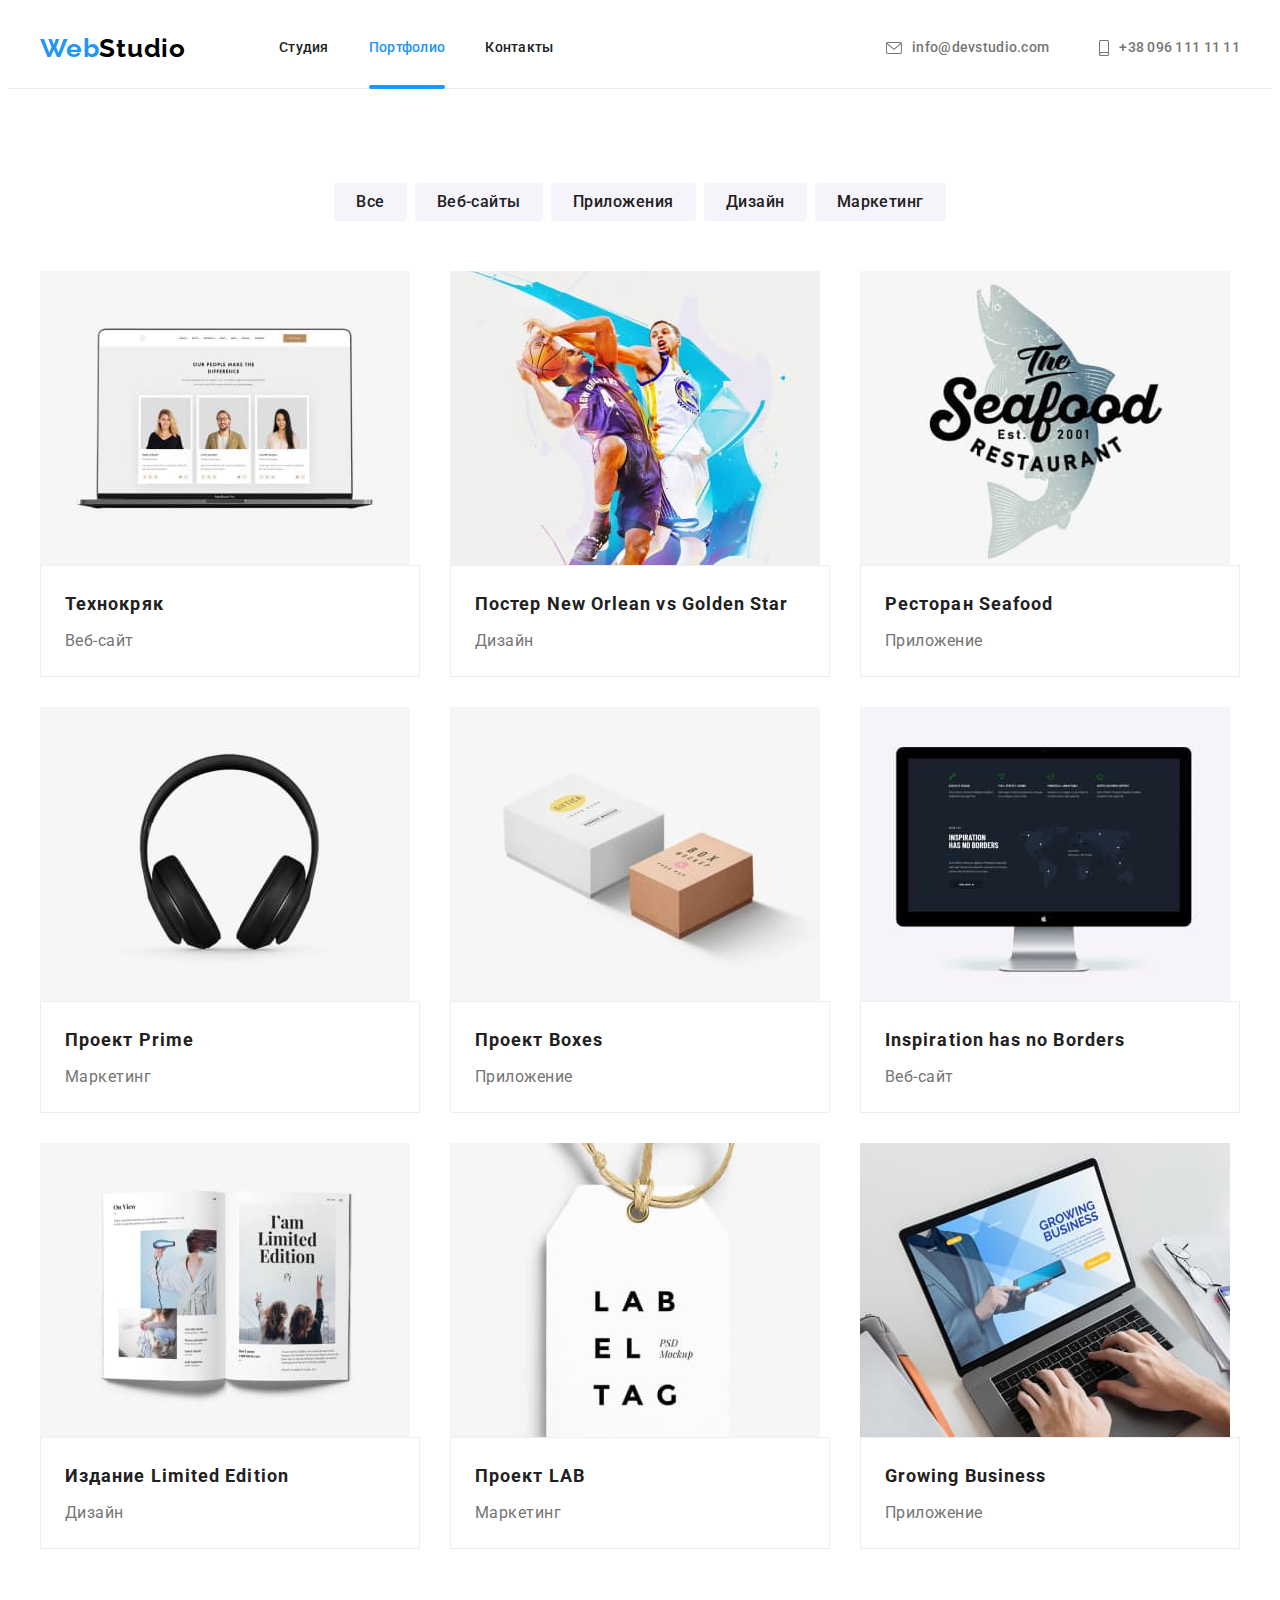
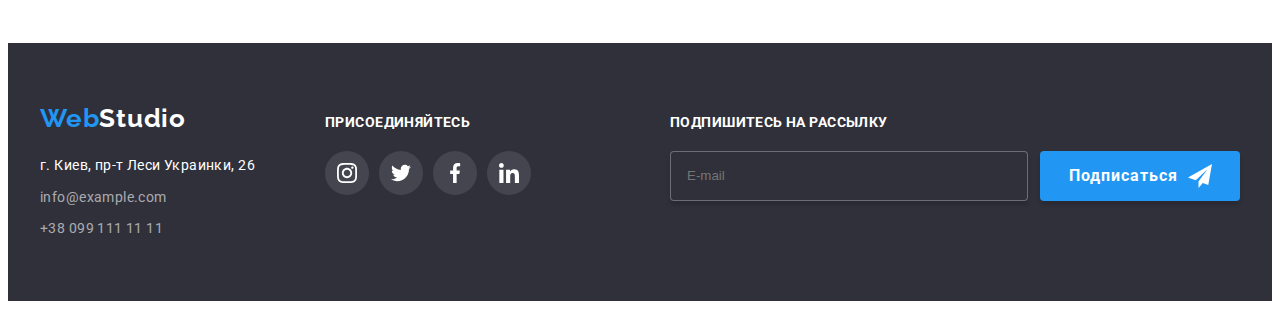
==== commit 2b6d6fb5: "correct mistakes" ====
--- a/portfolio.html
+++ b/portfolio.html
@@ -133,7 +133,7 @@
             </li>
           </ul>
           <ul class="gallery">
-            <li class="gallery__item"> <a href="" class="gallery__link">
+            <li class="gallery__item"> <a href="" class=" gallery__link">
               <div class="gallery__overlay">
                 <picture>
                   <source
@@ -144,7 +144,7 @@
                   />
                   <source
                     srcset="
-                      ./images/portfolio-tab1-1x.jpg 1x,              ,
+                      ./images/portfolio-tab1-1x.jpg 1x,              
                       ./images/portfolio-tab1-2x.jpg 2x
                     "
                     media="(min-width: 768px)"
@@ -171,7 +171,7 @@
               </div></a>
               
             </li>
-            <li class="gallery__item"> <a href=""class="gallery__link">
+            <li class="gallery__item"> <a href="" class=" gallery__link">
               <div class="gallery__overlay">
                 <picture>
                   <source
@@ -182,7 +182,7 @@
                   />
                   <source
                     srcset="
-                      ./images/portfolio-tab2-1x.jpg 1x,              ,
+                      ./images/portfolio-tab2-1x.jpg 1x,              
                       ./images/portfolio-tab2-2x.jpg 2x
                     "
                     media="(min-width: 768px)"
@@ -210,7 +210,7 @@
                 <p class="gallery__filter">Дизайн</p>
               </div> </a>
             </li>
-            <li class="gallery__item"> <a href=""class="gallery__link">
+            <li class="gallery__item"> <a href="" class=" gallery__link">
               <div class="gallery__overlay">
                 <picture>
                   <source
@@ -221,7 +221,7 @@
                   />
                   <source
                     srcset="
-                      ./images/portfolio-tab3-1x.jpg 1x,              ,
+                      ./images/portfolio-tab3-1x.jpg 1x,              
                       ./images/portfolio-tab3-2x.jpg 2x
                     "
                     media="(min-width: 768px)"
@@ -249,7 +249,7 @@
               </div>
               </a>
             </li>
-            <li class="gallery__item"><a href=""class="gallery__link">
+            <li class="gallery__item"><a href="" class=" gallery__link">
               <div class="gallery__overlay">
                 <picture>
                   <source
@@ -260,7 +260,7 @@
                   />
                   <source
                     srcset="
-                      ./images/portfolio-tab4-1x.jpg 1x,              ,
+                      ./images/portfolio-tab4-1x.jpg 1x,              
                       ./images/portfolio-tab4-2x.jpg 2x
                     "
                     media="(min-width: 768px)"
@@ -288,7 +288,7 @@
                 <p class="gallery__filter">Маркетинг</p>
               </div> </a>
             </li>
-            <li class="gallery__item"><a href=""class="gallery__link">
+            <li class="gallery__item"><a href="" class=" gallery__link">
               <div class="gallery__overlay">
                 <picture>
                   <source
@@ -299,7 +299,7 @@
                   />
                   <source
                     srcset="
-                      ./images/portfolio-tab5-1x.jpg 1x,              ,
+                      ./images/portfolio-tab5-1x.jpg 1x,              
                       ./images/portfolio-tab5-2x.jpg 2x
                     "
                     media="(min-width: 768px)"
@@ -328,7 +328,7 @@
               </div>
               </a>
             </li>
-            <li class="gallery__item"><a href=""class="gallery__link">
+            <li class="gallery__item"><a href="" class="gallery__link">
               <div class="gallery__overlay">
                 <picture>
                   <source
@@ -339,7 +339,7 @@
                   />
                   <source
                     srcset="
-                      ./images/portfolio-tab6-1x.jpg 1x,              ,
+                      ./images/portfolio-tab6-1x.jpg 1x,              
                       ./images/portfolio-tab6-2x.jpg 2x
                     "
                     media="(min-width: 768px)"
@@ -367,7 +367,7 @@
                 <p class="gallery__filter">Веб-сайт</p>
               </div></a>
             </li>
-            <li class="gallery__item"><a href=""class="gallery__link">
+            <li class="gallery__item"><a href="" class="gallery__link">
               <div class="gallery__overlay">
                 <picture>
                   <source
@@ -378,7 +378,7 @@
                   />
                   <source
                     srcset="
-                      ./images/portfolio-tab7-1x.jpg 1x,              ,
+                      ./images/portfolio-tab7-1x.jpg 1x,              
                       ./images/portfolio-tab7-2x.jpg 2x
                     "
                     media="(min-width: 768px)"
@@ -406,7 +406,7 @@
                 <p class="gallery__filter">Дизайн</p>
               </div> </a>
             </li>
-            <li class="gallery__item"><a href=""class="gallery__link">
+            <li class="gallery__item"><a href="" class="gallery__link">
               <div class="gallery__overlay">
                 <picture>
                   <source
@@ -417,7 +417,7 @@
                   />
                   <source
                     srcset="
-                      ./images/portfolio-tab8-1x.jpg 1x,              ,
+                      ./images/portfolio-tab8-1x.jpg 1x,              
                       ./images/portfolio-tab8-2x.jpg 2x
                     "
                     media="(min-width: 768px)"
@@ -443,7 +443,7 @@
                 <p class="gallery__filter">Маркетинг</p>
               </div></a>
             </li>
-            <li class="gallery__item"><a href=""class="gallery__link">
+            <li class="gallery__item"><a href="" class="gallery__link">
               <div class="gallery__overlay">
                 <picture>
                   <source
--- a/css/main.min.css
+++ b/css/main.min.css
@@ -1,2 +1,2 @@
-:root{--primary-text-color: #757575;--title-text-color: #212121;--accent-color: #2196f3;--additional-color: #ffffff;--contact-color: #757575;--backfound-footer-color: #2f303a}.visually__hidden{position:absolute;clip:rect(0 0 0 0);width:1px;height:1px;margin:-1px}p,h1,h2,h3{margin:0}ul{margin:0;padding:0;list-style:none}a{text-decoration:none}img{display:block;max-width:100%;height:auto}body{background-color:#ffffff;color:var(--primary-text-color);font-family:"Roboto", sans-serif}.container{width:100%;margin-left:auto;margin-right:auto;padding-left:15px;padding-right:15px}@media screen and (min-width: 480px){.container{width:448px}}@media screen and (min-width: 768px){.container{width:768px}}@media screen and (min-width: 1200px){.container{width:1200px}}.logo{display:block;font-family:"Raleway", sans-serif;font-weight:700;font-size:24px;line-height:1.16;text-align:center;letter-spacing:0.03em;color:#2196F3}@media screen and (min-width: 1200px){.logo{text-align:start;font-size:26px;line-height:1.19}}.logo__dark{color:#000000}.logo__light{color:#ffffff}.section{padding-top:60px;padding-bottom:60px}@media screen and (min-width: 1200px){.section{padding-top:94px;padding-bottom:94px}}.button{border:transparent;font-family:inherit;font-weight:700;font-size:16px;line-height:1.87;-webkit-box-align:center;-ms-flex-align:center;align-items:center;text-align:center;-webkit-box-pack:center;-ms-flex-pack:center;justify-content:center;letter-spacing:0.06em;border-radius:4px;cursor:pointer;color:var(--additional-color);background-color:var(--accent-color);-webkit-box-shadow:0px 4px 4px rgba(0,0,0,0.15);box-shadow:0px 4px 4px rgba(0,0,0,0.15)}.advantages__title,.footer-section__text{font-weight:700;font-size:14px;line-height:1.14;letter-spacing:0.03em;text-transform:uppercase}.header__container,.navigation,.contacts__link,.advantages__borber,.footer-social-list__link,.form-checkbox__text,.form-checkbox__text span{display:-webkit-box;display:-ms-flexbox;display:flex;-webkit-box-align:center;-ms-flex-align:center;align-items:center}.header{border-bottom:1px solid #ececec}.header__container .logo{margin-right:93px}.site-nav{display:none}@media screen and (min-width: 768px){.site-nav{display:-webkit-box;display:-ms-flexbox;display:flex}}.site-nav__item+.site-nav__item{margin-left:40px}.contacts{display:-webkit-box;display:-ms-flexbox;display:flex;margin-left:auto}@media screen and (min-width: 768px){.site-nav__link{display:block;font-weight:500;font-size:12px;line-height:1.16;letter-spacing:0.02em;color:#757575;padding-top:32px;padding-bottom:32px;-webkit-transition-property:color;transition-property:color;-webkit-transition-duration:250ms;transition-duration:250ms;-webkit-transition-timing-function:cubic-bezier(0.4, 0, 0.2, 1);transition-timing-function:cubic-bezier(0.4, 0, 0.2, 1)}.site-nav__link:hover,.site-nav__link:focus{color:var(--accent-color)}}@media screen and (min-width: 1200px){.site-nav__link{font-weight:500;font-size:14px;line-height:1.14;letter-spacing:0.02em;color:var(--title-text-color)}}.site-nav__link--current{color:var(--accent-color);position:relative;-webkit-transition-property:color;transition-property:color;-webkit-transition-duration:250ms;transition-duration:250ms;-webkit-transition-timing-function:cubic-bezier(0.4, 0, 0.2, 1);transition-timing-function:cubic-bezier(0.4, 0, 0.2, 1)}.site-nav__link--current::after{content:"";display:block;width:100%;height:4px;background:#2196f3;border-radius:2px;position:absolute;left:0px;bottom:-1px}.contacts{display:none}@media screen and (min-width: 768px){.contacts{display:block}}@media screen and (min-width: 1200px){.contacts{display:-webkit-box;display:-ms-flexbox;display:flex;-webkit-box-align:center;-ms-flex-align:center;align-items:center}}@media screen and (min-width: 768px){.contacts__item+.contacts__item{margin-top:10px}}@media screen and (min-width: 1200px){.contacts__item+.contacts__item{margin-top:0}}@media screen and (min-width: 1200px){.contacts__item{display:block}.contacts__item:first-child{margin-right:50px}}.contacts__link{font-family:"Roboto", sans-serif;font-weight:500;font-size:14px;line-height:1.14;letter-spacing:0.02em;color:var(--contact-color);fill:var(--contact-color);-webkit-transition-property:color;transition-property:color;-webkit-transition-duration:250ms;transition-duration:250ms;-webkit-transition-timing-function:cubic-bezier(0.4, 0, 0.2, 1);transition-timing-function:cubic-bezier(0.4, 0, 0.2, 1)}.contacts__link:hover,.contacts__link:focus{color:var(--accent-color);fill:currentColor}.contacts__icon{margin-right:10px}.mob__btn--close,.mob__btn--open{max-width:40px;height:40px;display:block;margin-left:auto;-webkit-box-align:center;-ms-flex-align:center;align-items:center;background-color:transparent;border:none}@media screen and (min-width: 768px){.mob__btn--close,.mob__btn--open{display:none}}.mob-menu{position:fixed;background-color:#ffffff;z-index:1;width:100vw;height:100vh;overflow:auto;top:0;left:0;padding-top:10px;padding-bottom:48px}.mob-menu .container{height:100%;display:-webkit-box;display:-ms-flexbox;display:flex;-webkit-box-orient:vertical;-webkit-box-direction:normal;-ms-flex-direction:column;flex-direction:column;-webkit-box-pack:justify;-ms-flex-pack:justify;justify-content:space-between}@media screen and (min-width: 768px){.mob-menu{display:none}}.mob-icon{display:block;-webkit-box-pack:center;-ms-flex-pack:center;justify-content:center;-webkit-box-align:center;-ms-flex-align:center;align-items:center;-webkit-transition-property:fill;transition-property:fill;-webkit-transition-duration:250ms;transition-duration:250ms;-webkit-transition-timing-function:cubic-bezier(0.4, 0, 0.2, 1);transition-timing-function:cubic-bezier(0.4, 0, 0.2, 1)}.mob-icon:hover,.mob-icon:focus{fill:var(--accent-color)}.mob-nav__link{font-weight:500;font-size:40px;line-height:1.17;text-align:center;letter-spacing:0.02em;color:var(--title-text-color)}.mob-nav__item:not(last-child),.mob-contacts__item:not(last-child){margin-bottom:32px}.mob-contacts{margin-bottom:64px}.mob-soc-list{display:-webkit-box;display:-ms-flexbox;display:flex}.mob-tel{margin-bottom:32px;font-size:34px;line-height:1.17;letter-spacing:0.02em;color:#2196F3}.mob-mail{font-weight:500;font-size:24px;line-height:1.16;letter-spacing:0.02em;color:#757575}.mob-soc-list__item{font-weight:500;font-size:18px;line-height:1.22;letter-spacing:0.02em}.mob-soc-list__item:not(:first-child){border-left:1px solid rgba(33,33,33,0.2)}.mob-soc-list__link{color:var(--accent-color);font-weight:500;font-size:18px;line-height:1.22;letter-spacing:0.02em;padding-right:10px;padding-left:10px}.current{color:var(--accent-color)}.section__tittle{font-weight:bold;font-size:28px;line-height:1.17;text-align:center;letter-spacing:0.03em;color:#212121}@media screen and (min-width: 1200px){.section__tittle{margin-bottom:50px;font-weight:700;font-size:36px;line-height:1.16;text-align:center}}.section__tittle{margin-bottom:30px}@media screen and (min-width: 1200px){.section__tittle{margin-bottom:50px}}.hero__container{background-color:#2f303a;background-image:-webkit-gradient(linear, left top, left bottom, from(rgba(47,48,58,0.4)), to(rgba(47,48,58,0.4))),url(../images/header-tel.jpg);background-image:linear-gradient(rgba(47,48,58,0.4), rgba(47,48,58,0.4)),url(../images/header-tel.jpg);background-repeat:no-repeat;background-position:center;background-size:cover;max-width:1600px;margin-left:auto;margin-right:auto;padding-top:118px;padding-bottom:118px;text-align:center}@media (min-device-pixel-ratio: 2), (-webkit-min-device-pixel-ratio: 2), (min-resolution: 192dpi), (min-resolution: 2dppx){.hero__container{background-image:-webkit-gradient(linear, left top, left bottom, from(rgba(25,28,38,0.2)), to(rgba(25,28,38,0.2))),url(../images/header-tel-2x.jpg);background-image:linear-gradient(rgba(25,28,38,0.2), rgba(25,28,38,0.2)),url(../images/header-tel-2x.jpg)}}@media screen and (min-width: 768px){.hero__container{background-image:-webkit-gradient(linear, left top, left bottom, from(rgba(47,48,58,0.4)), to(rgba(47,48,58,0.4))),url(../images/header-tab.jpg);background-image:linear-gradient(rgba(47,48,58,0.4), rgba(47,48,58,0.4)),url(../images/header-tab.jpg)}}@media screen and (min-width: 768px) and (min-device-pixel-ratio: 2), screen and (min-width: 768px) and (-webkit-min-device-pixel-ratio: 2), screen and (min-width: 768px) and (min-resolution: 192dpi), screen and (min-width: 768px) and (min-resolution: 2dppx){.hero__container{background-image:-webkit-gradient(linear, left top, left bottom, from(rgba(25,28,38,0.2)), to(rgba(25,28,38,0.2))),url(../images/header-tab-2x.jpg);background-image:linear-gradient(rgba(25,28,38,0.2), rgba(25,28,38,0.2)),url(../images/header-tab-2x.jpg)}}@media screen and (min-width: 1200px){.hero__container{background-image:-webkit-gradient(linear, left top, left bottom, from(rgba(47,48,58,0.4)), to(rgba(47,48,58,0.4))),url(../images/header-desk.jpg);background-image:linear-gradient(rgba(47,48,58,0.4), rgba(47,48,58,0.4)),url(../images/header-desk.jpg)}}@media screen and (min-width: 1200px) and (min-device-pixel-ratio: 2), screen and (min-width: 1200px) and (-webkit-min-device-pixel-ratio: 2), screen and (min-width: 1200px) and (min-resolution: 192dpi), screen and (min-width: 1200px) and (min-resolution: 2dppx){.hero__container{background-image:-webkit-gradient(linear, left top, left bottom, from(rgba(25,28,38,0.2)), to(rgba(25,28,38,0.2))),url(../images/header-desk-2x.jpg);background-image:linear-gradient(rgba(25,28,38,0.2), rgba(25,28,38,0.2)),url(../images/header-desk-2x.jpg)}}.hero__title{margin-bottom:30px;font-weight:900;font-size:26px;line-height:1.61;text-align:center;letter-spacing:0.06em;text-transform:uppercase;color:var(--additional-color)}@media screen and (min-width: 1200px){.hero__title{font-size:44px;line-height:1.36}}.hero__button{height:50px;min-width:200px;padding-top:10px;padding-bottom:10px;padding-right:32px;padding-left:32px;-webkit-transition-property:background-color;transition-property:background-color;-webkit-transition-duration:250ms;transition-duration:250ms;-webkit-transition-timing-function:cubic-bezier(0.4, 0, 0.2, 1);transition-timing-function:cubic-bezier(0.4, 0, 0.2, 1)}.hero__button:hover,.hero__button:focus{background-color:#188ce8}@media screen and (min-width: 768px){.advantages{display:-webkit-box;display:-ms-flexbox;display:flex;-ms-flex-wrap:wrap;flex-wrap:wrap;margin-left:-30px}}@media screen and (min-width: 768px){.advantages__item{width:calc( 100% / 2 - 30px);margin-left:30px}}@media screen and (min-width: 1200px){.advantages__item{width:calc( 100% / 4 - 30px);margin-left:30px}}.advantages__borber{margin-bottom:30px;max-width:450px;height:120px;background-color:#f5f4fa;border-radius:4px;-webkit-box-pack:center;-ms-flex-pack:center;justify-content:center}@media screen and (min-width: 768px){.advantages__borber{height:120px;max-width:354px}}.advantages__title{margin-bottom:10px;display:-webkit-box;display:-ms-flexbox;display:flex;-webkit-box-pack:center;-ms-flex-pack:center;justify-content:center;-webkit-box-align:center;-ms-flex-align:center;align-items:center;color:var(--title-text-color)}@media screen and (min-width: 768px){.advantages__title{-webkit-box-pack:start;-ms-flex-pack:start;justify-content:flex-start}}.advantages__text{font-weight:400;font-size:14px;line-height:1.71;letter-spacing:0.03em;color:var(--primary-text-color);margin-bottom:30px}@media screen and (min-width: 1200px){.advantages__text{margin-bottom:0px}}@media screen and (min-width: 768px){.advantages__text--margin{margin-bottom:0px}}.advantages__icon{fill:currentColor}.section--no-pading-top{display:none}@media screen and (min-width: 1200px){.section--no-pading-top{display:block;padding-top:0px}}.works{display:-webkit-box;display:-ms-flexbox;display:flex;margin-left:-30px}.works__item{width:calc(100% / 3 - 30px);margin-left:30px}.works__thumb{position:relative}.works__text{height:70px;display:-webkit-box;display:-ms-flexbox;display:flex;-webkit-box-align:center;-ms-flex-align:center;align-items:center;-webkit-box-pack:center;-ms-flex-pack:center;justify-content:center;position:absolute;bottom:0;left:0;color:var(--additional-color);background-color:rgba(47,48,58,0.8);width:100%;font-weight:700;font-size:14px;line-height:1.14;letter-spacing:0.03em;text-transform:uppercase}.section--background-color{background-color:#f5f4fa}@media screen and (min-width: 768px){.team{display:-webkit-box;display:-ms-flexbox;display:flex;-ms-flex-wrap:wrap;flex-wrap:wrap;margin-left:-30px;margin-bottom:-30px}}.team__item{margin-bottom:30px}@media screen and (min-width: 768px){.team__item{width:calc( 100% / 2 - 30px);margin-left:30px}}@media screen and (min-width: 1200px){.team__item{width:calc( 100% / 4 - 30px)}}.team__tittle{margin-bottom:10px;font-weight:500;font-size:16px;line-height:1.18;text-align:center;letter-spacing:0.03em;color:var(--title-text-color)}.team__text{font-size:16px;line-height:1.18;text-align:center;letter-spacing:0.03em;color:var(--primary-text-color);margin-bottom:16px}.team__border{-webkit-box-flex:1;-ms-flex-positive:1;flex-grow:1;background:#ffffff;-webkit-box-shadow:0px 1px 3px rgba(0,0,0,0.12),0px 1px 1px rgba(0,0,0,0.14),0px 2px 1px rgba(0,0,0,0.2);box-shadow:0px 1px 3px rgba(0,0,0,0.12),0px 1px 1px rgba(0,0,0,0.14),0px 2px 1px rgba(0,0,0,0.2);border-radius:0px 0px 4px 4px;padding-top:30px;padding-bottom:30px}.social-list{display:-webkit-box;display:-ms-flexbox;display:flex;-webkit-box-pack:center;-ms-flex-pack:center;justify-content:center}.social-list__icon{fill:currentColor}.social-list__link{width:44px;height:44px;background-color:#ffffff;border-radius:50%;display:-webkit-box;display:-ms-flexbox;display:flex;-webkit-box-pack:center;-ms-flex-pack:center;justify-content:center;-webkit-box-align:center;-ms-flex-align:center;align-items:center;color:#afb1b8;-webkit-transition-property:color, background-color;transition-property:color, background-color;-webkit-transition-duration:250ms;transition-duration:250ms;-webkit-transition-timing-function:cubic-bezier(0.4, 0, 0.2, 1);transition-timing-function:cubic-bezier(0.4, 0, 0.2, 1)}.social-list__link:hover,.social-list__link:focus{background-color:var(--accent-color);color:var(--additional-color)}.social-list__item+.social-list__item{margin-left:10px}.customers{display:-webkit-box;display:-ms-flexbox;display:flex;-ms-flex-wrap:wrap;flex-wrap:wrap;-webkit-box-align:center;-ms-flex-align:center;align-items:center;margin-left:-30px;margin-bottom:-30px}.customers__link{border:1px solid #afb1b8;border-radius:4px;display:-webkit-box;display:-ms-flexbox;display:flex;-webkit-box-align:center;-ms-flex-align:center;align-items:center;-webkit-box-pack:center;-ms-flex-pack:center;justify-content:center;max-width:210px;height:92px;fill:#afb1b8;-webkit-transition-property:border-color, fill;transition-property:border-color, fill;-webkit-transition-duration:250ms;transition-duration:250ms;-webkit-transition-timing-function:cubic-bezier(0.4, 0, 0.2, 1);transition-timing-function:cubic-bezier(0.4, 0, 0.2, 1)}.customers__link:hover,.customers__link:focus{border-color:var(--accent-color);fill:var(--accent-color)}@media screen and (min-width: 768px){.customers__link{max-width:226px;height:92px}}@media screen and (min-width: 1200px){.customers__link{width:170px;height:92px}}.customers__item+.customers__item{margin-left:30px}.customers__item{width:calc( 100% / 2 - 30px);margin-left:30px;margin-bottom:30px}@media screen and (min-width: 768px){.customers__item{width:calc( 100% / 3 - 30px);margin-left:30px;margin-bottom:30px}}@media screen and (min-width: 1200px){.customers__item{width:calc( 100% / 6 - 30px)}}.footer{background-color:var(--backfound-footer-color);padding-top:60px;padding-bottom:60px}.footer__container{text-align:center}@media screen and (min-width: 1200px){.footer__container{display:-webkit-box;display:-ms-flexbox;display:flex;-webkit-box-align:baseline;-ms-flex-align:baseline;align-items:baseline;-webkit-box-pack:justify;-ms-flex-pack:justify;justify-content:space-between}}@media screen and (min-width: 1200px) and (min-width: 1200px){.footer__container{text-align:start}}@media screen and (min-width: 768px){.footer__tab{display:-webkit-box;display:-ms-flexbox;display:flex;-webkit-box-pack:justify;-ms-flex-pack:justify;justify-content:space-between;padding-right:75px;padding-left:75px}}@media screen and (min-width: 1200px){.footer__tab{display:-webkit-box;display:-ms-flexbox;display:flex;-webkit-box-align:baseline;-ms-flex-align:baseline;align-items:baseline;padding-right:0;padding-left:0}}.footer .logo{margin-bottom:20px}.address{font-style:normal;margin-bottom:9px}.adress--color{color:var(--additional-color)}.address-list__link:not(:last-child){display:block;margin-bottom:9px}.address-list__link{display:block;font-family:inherit;font-size:14px;line-height:1.71;letter-spacing:0.03em;color:rgba(255,255,255,0.6);-webkit-transition-property:color;transition-property:color;-webkit-transition-duration:250ms;transition-duration:250ms;-webkit-transition-timing-function:cubic-bezier(0.4, 0, 0.2, 1);transition-timing-function:cubic-bezier(0.4, 0, 0.2, 1);-webkit-transition-delay:0s;transition-delay:0s}.address-list__link:hover,.address-list__link:focus{color:var(--accent-color)}@media screen and (min-width: 1200px){.footer__address{margin-right:70px;-webkit-box-flex:1;-ms-flex-positive:1;flex-grow:1}}@media screen and (min-width: 768px){.footer-section+.footer-section{margin-left:93px}}.footer-section__text{margin-top:60px;display:block;margin-bottom:20px;color:var(--additional-color)}@media screen and (min-width: 768px){.footer-section__text--margin{margin-top:0}}.footer-social-list{display:-webkit-box;display:-ms-flexbox;display:flex;-webkit-box-pack:center;-ms-flex-pack:center;justify-content:center}.footer-social-list__item+.footer-social-list__item{margin-left:10px}.footer-social-list__link{width:44px;height:44px;background-color:rgba(255,255,255,0.1);border-radius:50%;-webkit-box-pack:center;-ms-flex-pack:center;justify-content:center;color:var(--additional-color);-webkit-transition-property:color, background-color;transition-property:color, background-color;-webkit-transition-duration:250ms;transition-duration:250ms;-webkit-transition-timing-function:cubic-bezier(0.4, 0, 0.2, 1);transition-timing-function:cubic-bezier(0.4, 0, 0.2, 1)}.footer-social-list__link:hover,.footer-social-list__link:focus{background-color:var(--accent-color);color:var(--additional-color)}.footer-social-list__icon{fill:currentColor}@media screen and (min-width: 1200px){.footer-form{display:-webkit-box;display:-ms-flexbox;display:flex;-webkit-box-pack:justify;-ms-flex-pack:justify;justify-content:space-between}}.footer-form__email{width:100%;height:50px;padding:15px 16px;border:1px solid rgba(255,255,255,0.3);-webkit-box-sizing:border-box;box-sizing:border-box;-webkit-box-shadow:0px 4px 4px rgba(0,0,0,0.15);box-shadow:0px 4px 4px rgba(0,0,0,0.15);border-radius:4px;background-color:var(--backfound-footer-color);outline:none;margin-bottom:20px;-webkit-transition-property:border-color;transition-property:border-color;-webkit-transition-duration:250ms;transition-duration:250ms;-webkit-transition-timing-function:cubic-bezier(0.4, 0, 0.2, 1);transition-timing-function:cubic-bezier(0.4, 0, 0.2, 1)}.footer-form__email:focus{border-color:var(--accent-color)}@media screen and (min-width: 768px){.footer-form__email{max-width:450px}}@media screen and (min-width: 1200px){.footer-form__email{min-width:358px;margin-bottom:o}}.footer-form__icon{margin-left:10px}.footer-form__button{margin-left:auto;margin-right:auto;min-width:200px;height:50px;display:-webkit-box;display:-ms-flexbox;display:flex;padding-top:10px;padding-bottom:10px;padding-left:29px;padding-right:28px;-webkit-transition-property:background-color, -webkit-box-shadow, -webkit-box-shadow;transition-property:background-color, -webkit-box-shadow, -webkit-box-shadow;transition-property:background-color, box-shadow, box-shadow;transition-property:background-color, box-shadow, box-shadow, -webkit-box-shadow, -webkit-box-shadow;-webkit-transition-duration:250ms;transition-duration:250ms;-webkit-transition-timing-function:cubic-bezier(0.4, 0, 0.2, 1);transition-timing-function:cubic-bezier(0.4, 0, 0.2, 1)}.footer-form__button:focus{background-color:#188ce8;-webkit-box-shadow:0px 4px 4px rgba(0,0,0,0.15);box-shadow:0px 4px 4px rgba(0,0,0,0.15)}@media screen and (min-width: 1200px){.footer-form__button{margin-left:12px}}.section__gallery{padding-bottom:50px}.portfolio-filter{display:-webkit-box;display:-ms-flexbox;display:flex;-ms-flex-wrap:wrap;flex-wrap:wrap;width:calc( 100% /2 -16px);margin-bottom:50px}@media screen and (min-width: 768px){.portfolio-filter{-webkit-box-pack:center;-ms-flex-pack:center;justify-content:center}}.portfolio-filter__button{padding-top:6px;padding-bottom:6px;padding-right:22px;padding-left:22px;font-family:inherit;font-weight:500;font-size:16px;line-height:26px;text-align:center;letter-spacing:0.03em;color:#212121;background-color:#f5f4fa;border-radius:4px;border:none;cursor:pointer;-webkit-transition-property:color, background-color, -webkit-box-shadow;transition-property:color, background-color, -webkit-box-shadow;transition-property:color, background-color, box-shadow;transition-property:color, background-color, box-shadow, -webkit-box-shadow;-webkit-transition-duration:250ms;transition-duration:250ms;-webkit-transition-timing-function:cubic-bezier(0.4, 0, 0.2, 1);transition-timing-function:cubic-bezier(0.4, 0, 0.2, 1)}.portfolio-filter__button:hover,.portfolio-filter__button:focus{background-color:var(--accent-color);color:var(--additional-color);-webkit-box-shadow:0px 3px 1px rgba(0,0,0,0.1),0px 1px 2px rgba(0,0,0,0.08),0px 2px 2px rgba(0,0,0,0.12);box-shadow:0px 3px 1px rgba(0,0,0,0.1),0px 1px 2px rgba(0,0,0,0.08),0px 2px 2px rgba(0,0,0,0.12)}.portfolio-filter__item+.portfolio-filter__item{margin-left:8px}.portfolio-filter__item:nth-last-child(2){margin-left:0}@media screen and (min-width: 768px){.portfolio-filter__item:nth-last-child(2){margin-left:8px}}.portfolio-filter__item:nth-child(-n+3){margin-bottom:15px}@media screen and (min-width: 768px){.gallery{display:-webkit-box;display:-ms-flexbox;display:flex;-ms-flex-wrap:wrap;flex-wrap:wrap;margin-left:-30px;margin-bottom:-30px}}.gallery__item{margin-bottom:30px}@media screen and (min-width: 768px){.gallery__item{width:calc(100% / 2 - 30px);margin-left:30px}}@media screen and (min-width: 1200px){.gallery__item{width:calc(100% / 3 - 30px)}}.gallery__overlay{position:relative;overflow:hidden}.gallery__link{display:block;-webkit-transition-property:background-color, -webkit-box-shadow;transition-property:background-color, -webkit-box-shadow;transition-property:background-color, box-shadow;transition-property:background-color, box-shadow, -webkit-box-shadow;-webkit-transition-duration:250ms;transition-duration:250ms;-webkit-transition-timing-function:cubic-bezier(0.4, 0, 0.2, 1);transition-timing-function:cubic-bezier(0.4, 0, 0.2, 1)}.gallery__link:hover,.gallery__link:focus{background:#ffffff;-webkit-box-shadow:0px 1px 1px rgba(0,0,0,0.12),0px 4px 4px rgba(0,0,0,0.06),1px 4px 6px rgba(0,0,0,0.16);box-shadow:0px 1px 1px rgba(0,0,0,0.12),0px 4px 4px rgba(0,0,0,0.06),1px 4px 6px rgba(0,0,0,0.16)}.gallery--top-text{position:absolute;top:0;right:0;padding-right:24px;padding-left:24px;padding-top:63px;font-size:18px;line-height:1.55;letter-spacing:0.03em;color:var(--additional-color);background-color:rgba(33,150,243,0.9);height:100%;-webkit-transform:translateY(100%);transform:translateY(100%);-webkit-transition-property:-webkit-transform;transition-property:-webkit-transform;transition-property:transform;transition-property:transform, -webkit-transform;-webkit-transition-duration:250ms;transition-duration:250ms;-webkit-transition-timing-function:cubic-bezier(0.4, 0, 0.2, 1);transition-timing-function:cubic-bezier(0.4, 0, 0.2, 1)}.gallery__link:hover .gallery--top-text,.gallery__link:focus .gallery--top-text{-webkit-transform:translateY(0);transform:translateY(0)}.gallery__text{margin-bottom:4px;font-weight:700;font-size:18px;line-height:2;letter-spacing:0.06em;color:var(--title-text-color)}.gallery__filter{font-size:16px;line-height:1.87;letter-spacing:0.03em;color:var(--primary-text-color)}.gallery__border{height:100%;-webkit-box-flex:1;-ms-flex-positive:1;flex-grow:1;background:#ffffff;border:1px solid #eeeeee;-webkit-box-sizing:border-box;box-sizing:border-box;padding-left:24px;padding-right:24px;padding-top:20px;padding-bottom:20px}.backdrop{width:100vw;height:100vh;background-color:rgba(0,0,0,0.2);position:fixed;top:0;left:0;-webkit-transition:opacity 250ms, visibility 250ms;transition:opacity 250ms, visibility 250ms}.modal{width:100%;min-height:581px;padding:40px;background-color:#ffffff;-webkit-box-shadow:0px 1px 3px rgba(0,0,0,0.12),0px 1px 1px rgba(0,0,0,0.14),0px 2px 1px rgba(0,0,0,0.2);box-shadow:0px 1px 3px rgba(0,0,0,0.12),0px 1px 1px rgba(0,0,0,0.14),0px 2px 1px rgba(0,0,0,0.2);border-radius:4px;position:absolute;top:50%;left:50%;-webkit-transform:translate(-50%, -50%) rotate(0) scale(1);transform:translate(-50%, -50%) rotate(0) scale(1);-webkit-transition:-webkit-transform 500ms;transition:-webkit-transform 500ms;transition:transform 500ms;transition:transform 500ms, -webkit-transform 500ms}@media screen and (min-width: 480px){.modal{width:450px}}@media screen and (min-width: 768px){.modal{width:450px}}@media screen and (min-width: 1200px){.modal{width:528px}}.backdrop.is-hidden .modal{-webkit-transform:rotate(180deg) scale(3);transform:rotate(180deg) scale(3)}.modal__close-button{width:30px;height:30px;border-radius:50%;background-color:#ffffff;border:1px solid rgba(0,0,0,0.1);-webkit-box-sizing:border-box;box-sizing:border-box;fill:#000000;display:block;-webkit-box-align:center;-ms-flex-align:center;align-items:center;cursor:pointer;position:absolute;top:8px;right:10px;-webkit-transition-property:fill;transition-property:fill;-webkit-transition-duration:250ms;transition-duration:250ms;-webkit-transition-timing-function:cubic-bezier(0.4, 0, 0.2, 1);transition-timing-function:cubic-bezier(0.4, 0, 0.2, 1)}.modal__close-button:hover,.modal__close-button:focus{fill:var(--accent-color)}.is-hidden{opacity:0;pointer-events:none;visibility:hidden}.modal-form__field{margin-bottom:10px}.modal__tittle{margin-bottom:12px;font-weight:700;font-size:20px;line-height:1.15;text-align:center;letter-spacing:0.03em;color:var(--title-text-color)}.modal-form__input{padding-left:42px;width:100%;height:40px;border:1px solid rgba(33,33,33,0.2);-webkit-box-sizing:border-box;box-sizing:border-box;border-radius:4px;outline:none;-webkit-transition-property:border-color, fill;transition-property:border-color, fill;-webkit-transition-duration:250ms;transition-duration:250ms;-webkit-transition-timing-function:cubic-bezier(0.4, 0, 0.2, 1);transition-timing-function:cubic-bezier(0.4, 0, 0.2, 1)}.modal-form__input:focus{border-color:var(--accent-color)}.modal-form__input:focus+.modal-form__icon{fill:var(--accent-color)}.modal-form__label{display:block;margin-bottom:4px;font-family:Roboto;font-style:normal;font-weight:normal;font-size:12px;line-height:14px;letter-spacing:0.01em;color:#757575}.form-textarea{margin-bottom:20px}.form-textarea__text{width:100%;height:120px;padding:12px 16px;resize:none;border:1px solid rgba(33,33,33,0.2);-webkit-box-sizing:border-box;box-sizing:border-box;border-radius:4px}.form-textarea__text::-webkit-input-placeholder{font-size:14px;line-height:1.14;letter-spacing:0.01em;color:rgba(117,117,117,0.5)}.form-textarea__text:-ms-input-placeholder{font-size:14px;line-height:1.14;letter-spacing:0.01em;color:rgba(117,117,117,0.5)}.form-textarea__text::-ms-input-placeholder{font-size:14px;line-height:1.14;letter-spacing:0.01em;color:rgba(117,117,117,0.5)}.form-textarea__text::placeholder{font-size:14px;line-height:1.14;letter-spacing:0.01em;color:rgba(117,117,117,0.5)}.modal-form__input-wrap{position:relative}.modal-form__icon{position:absolute;left:15px;top:50%;-webkit-transform:translateY(-50%);transform:translateY(-50%)}.form-checkbox__text{font-size:12px;line-height:1.16;letter-spacing:0.03em;color:#757575;-webkit-box-pack:center;-ms-flex-pack:center;justify-content:center}@media screen and (min-width: 1200px){.form-checkbox__text{font-size:14px;line-height:1.71}}.form-checkbox__text span{width:16px;height:16px;border:2px solid #212121;border-radius:2px;margin-right:9px;-webkit-box-pack:center;-ms-flex-pack:center;justify-content:center}.form-checkbox__icon{fill:transparent}.form-checkbox__input:checked+.form-checkbox__text>span{background-color:var(--accent-color);border:none}.form-checkbox__input:checked+.form-checkbox__text .form-checkbox__icon{fill:var(--additional-color)}.form-checkbox__condition{color:var(--accent-color);text-decoration:underline;margin-right:2px}.form-button-div{-webkit-box-pack:center;-ms-flex-pack:center;justify-content:center;display:-webkit-box;display:-ms-flexbox;display:flex;margin-top:30px}.modal-form__button{width:200px;height:50px;-webkit-transition-property:fill;transition-property:fill;-webkit-transition-duration:250ms;transition-duration:250ms;-webkit-transition-timing-function:cubic-bezier(0.4, 0, 0.2, 1);transition-timing-function:cubic-bezier(0.4, 0, 0.2, 1)}.modal-form__button:focus{background-color:#188ce8;-webkit-box-shadow:0px 4px 4px rgba(0,0,0,0.15);box-shadow:0px 4px 4px rgba(0,0,0,0.15);border-radius:4px}
+:root{--primary-text-color: #757575;--title-text-color: #212121;--accent-color: #2196f3;--additional-color: #ffffff;--contact-color: #757575;--backfound-footer-color: #2f303a}.visually__hidden{position:absolute;clip:rect(0 0 0 0);width:1px;height:1px;margin:-1px}p,h1,h2,h3{margin:0}ul{margin:0;padding:0;list-style:none}a{text-decoration:none}img{display:block;max-width:100%;height:auto}body{background-color:#ffffff;color:var(--primary-text-color);font-family:"Roboto", sans-serif}.container{width:100%;margin-left:auto;margin-right:auto;padding-left:15px;padding-right:15px}@media screen and (min-width: 480px){.container{width:448px}}@media screen and (min-width: 768px){.container{width:768px}}@media screen and (min-width: 1200px){.container{width:1200px}}.logo{display:block;font-family:"Raleway", sans-serif;font-weight:700;font-size:24px;line-height:1.16;text-align:center;letter-spacing:0.03em;color:#2196F3}@media screen and (min-width: 1200px){.logo{text-align:start;font-size:26px;line-height:1.19}}.logo__dark{color:#000000}.logo__light{color:#ffffff}.section{padding-top:60px;padding-bottom:60px}@media screen and (min-width: 1200px){.section{padding-top:94px;padding-bottom:94px}}.button{border:transparent;font-family:inherit;font-weight:700;font-size:16px;line-height:1.87;-webkit-box-align:center;-ms-flex-align:center;align-items:center;text-align:center;-webkit-box-pack:center;-ms-flex-pack:center;justify-content:center;letter-spacing:0.06em;border-radius:4px;cursor:pointer;color:var(--additional-color);background-color:var(--accent-color);-webkit-box-shadow:0px 4px 4px rgba(0,0,0,0.15);box-shadow:0px 4px 4px rgba(0,0,0,0.15)}.advantages__title,.footer-section__text{font-weight:700;font-size:14px;line-height:1.14;letter-spacing:0.03em;text-transform:uppercase}.header__container,.navigation,.contacts__link,.advantages__borber,.footer-social-list__link,.form-checkbox__text,.form-checkbox__text span{display:-webkit-box;display:-ms-flexbox;display:flex;-webkit-box-align:center;-ms-flex-align:center;align-items:center}.header{padding-top:10px;padding-bottom:10px;border-bottom:1px solid #ececec}@media screen and (min-width: 768px){.header{padding-top:0px;padding-bottom:0px}}@media screen and (min-width: 768px){.header__container .logo{margin-right:93px}}.site-nav{display:none}@media screen and (min-width: 768px){.site-nav{display:-webkit-box;display:-ms-flexbox;display:flex}}.site-nav__item+.site-nav__item{margin-left:40px}.contacts{display:-webkit-box;display:-ms-flexbox;display:flex;margin-left:auto}@media screen and (min-width: 768px){.site-nav__link{display:block;font-weight:500;font-size:12px;line-height:1.16;letter-spacing:0.02em;color:#757575;padding-top:32px;padding-bottom:32px;-webkit-transition-property:color;transition-property:color;-webkit-transition-duration:250ms;transition-duration:250ms;-webkit-transition-timing-function:cubic-bezier(0.4, 0, 0.2, 1);transition-timing-function:cubic-bezier(0.4, 0, 0.2, 1)}.site-nav__link:hover,.site-nav__link:focus{color:var(--accent-color)}}@media screen and (min-width: 1200px){.site-nav__link{font-weight:500;font-size:14px;line-height:1.14;letter-spacing:0.02em;color:var(--title-text-color)}}.site-nav__link--current{color:var(--accent-color);position:relative;-webkit-transition-property:color;transition-property:color;-webkit-transition-duration:250ms;transition-duration:250ms;-webkit-transition-timing-function:cubic-bezier(0.4, 0, 0.2, 1);transition-timing-function:cubic-bezier(0.4, 0, 0.2, 1)}.site-nav__link--current::after{content:"";display:block;width:100%;height:4px;background:#2196f3;border-radius:2px;position:absolute;left:0px;bottom:-1px}.contacts{display:none}@media screen and (min-width: 768px){.contacts{display:block}}@media screen and (min-width: 1200px){.contacts{display:-webkit-box;display:-ms-flexbox;display:flex;-webkit-box-align:center;-ms-flex-align:center;align-items:center}}@media screen and (min-width: 768px){.contacts__item+.contacts__item{margin-top:10px}}@media screen and (min-width: 1200px){.contacts__item+.contacts__item{margin-top:0}}@media screen and (min-width: 1200px){.contacts__item{display:block}.contacts__item:first-child{margin-right:50px}}.contacts__link{font-family:"Roboto", sans-serif;font-weight:500;font-size:14px;line-height:1.14;letter-spacing:0.02em;color:var(--contact-color);fill:var(--contact-color);-webkit-transition-property:color;transition-property:color;-webkit-transition-duration:250ms;transition-duration:250ms;-webkit-transition-timing-function:cubic-bezier(0.4, 0, 0.2, 1);transition-timing-function:cubic-bezier(0.4, 0, 0.2, 1)}.contacts__link:hover,.contacts__link:focus{color:var(--accent-color);fill:currentColor}.contacts__icon{margin-right:10px}.mob__btn--close,.mob__btn--open{max-width:40px;height:40px;display:block;margin-left:auto;-webkit-box-align:center;-ms-flex-align:center;align-items:center;background-color:transparent;border:none}@media screen and (min-width: 768px){.mob__btn--close,.mob__btn--open{display:none}}.mob-menu{position:fixed;background-color:#ffffff;z-index:1;width:100vw;height:100vh;overflow:auto;top:0;left:0;padding-top:10px;padding-bottom:48px}.mob-menu .container{height:100%;display:-webkit-box;display:-ms-flexbox;display:flex;-webkit-box-orient:vertical;-webkit-box-direction:normal;-ms-flex-direction:column;flex-direction:column;-webkit-box-pack:justify;-ms-flex-pack:justify;justify-content:space-between}@media screen and (min-width: 768px){.mob-menu{display:none}}.mob-icon{display:block;-webkit-box-pack:center;-ms-flex-pack:center;justify-content:center;-webkit-box-align:center;-ms-flex-align:center;align-items:center;-webkit-transition-property:fill;transition-property:fill;-webkit-transition-duration:250ms;transition-duration:250ms;-webkit-transition-timing-function:cubic-bezier(0.4, 0, 0.2, 1);transition-timing-function:cubic-bezier(0.4, 0, 0.2, 1)}.mob-icon:hover,.mob-icon:focus{fill:var(--accent-color)}.mob-nav__link{font-weight:500;font-size:40px;line-height:1.17;text-align:center;letter-spacing:0.02em;color:var(--title-text-color)}.mob-nav__item:not(last-child),.mob-contacts__item:not(last-child){margin-bottom:32px}.mob-contacts{margin-bottom:64px}.mob-soc-list{display:-webkit-box;display:-ms-flexbox;display:flex}.mob-tel{margin-bottom:32px;font-size:34px;line-height:1.17;letter-spacing:0.02em;color:#2196F3}.mob-mail{font-weight:500;font-size:24px;line-height:1.16;letter-spacing:0.02em;color:#757575}.mob-soc-list__item{font-weight:500;font-size:18px;line-height:1.22;letter-spacing:0.02em}.mob-soc-list__item:not(:first-child){border-left:1px solid rgba(33,33,33,0.2)}.mob-soc-list__link{color:var(--accent-color);font-weight:500;font-size:18px;line-height:1.22;letter-spacing:0.02em;padding-right:10px;padding-left:10px}.current{color:var(--accent-color)}.section__tittle{font-weight:bold;font-size:28px;line-height:1.17;text-align:center;letter-spacing:0.03em;color:#212121}@media screen and (min-width: 1200px){.section__tittle{margin-bottom:50px;font-weight:700;font-size:36px;line-height:1.16;text-align:center}}.section__tittle{margin-bottom:30px}@media screen and (min-width: 1200px){.section__tittle{margin-bottom:50px}}.hero{background-color:#2f303a;background-image:-webkit-gradient(linear, left top, left bottom, from(rgba(47,48,58,0.4)), to(rgba(47,48,58,0.4))),url(../images/header-tel.jpg);background-image:linear-gradient(rgba(47,48,58,0.4), rgba(47,48,58,0.4)),url(../images/header-tel.jpg);background-repeat:no-repeat;background-position:center;background-size:cover;max-width:1600px;margin-left:auto;margin-right:auto;padding-top:118px;padding-bottom:118px;text-align:center}@media screen and (min-width: 1200px){.hero{padding-top:200px;padding-bottom:200px}}@media (min-device-pixel-ratio: 2), (-webkit-min-device-pixel-ratio: 2), (min-resolution: 192dpi), (min-resolution: 2dppx){.hero{background-image:-webkit-gradient(linear, left top, left bottom, from(rgba(25,28,38,0.2)), to(rgba(25,28,38,0.2))),url(../images/header-tel-2x.jpg);background-image:linear-gradient(rgba(25,28,38,0.2), rgba(25,28,38,0.2)),url(../images/header-tel-2x.jpg)}}@media screen and (min-width: 768px){.hero{background-image:-webkit-gradient(linear, left top, left bottom, from(rgba(47,48,58,0.4)), to(rgba(47,48,58,0.4))),url(../images/hero-img-tab-1x.jpg);background-image:linear-gradient(rgba(47,48,58,0.4), rgba(47,48,58,0.4)),url(../images/hero-img-tab-1x.jpg)}}@media screen and (min-width: 768px) and (min-device-pixel-ratio: 2), screen and (min-width: 768px) and (-webkit-min-device-pixel-ratio: 2), screen and (min-width: 768px) and (min-resolution: 192dpi), screen and (min-width: 768px) and (min-resolution: 2dppx){.hero{background-image:-webkit-gradient(linear, left top, left bottom, from(rgba(25,28,38,0.2)), to(rgba(25,28,38,0.2))),url(../images/hero-img-tab-2x.jpg);background-image:linear-gradient(rgba(25,28,38,0.2), rgba(25,28,38,0.2)),url(../images/hero-img-tab-2x.jpg)}}@media screen and (min-width: 1200px){.hero{background-image:-webkit-gradient(linear, left top, left bottom, from(rgba(47,48,58,0.4)), to(rgba(47,48,58,0.4))),url(../images/header-desk.jpg);background-image:linear-gradient(rgba(47,48,58,0.4), rgba(47,48,58,0.4)),url(../images/header-desk.jpg)}}@media screen and (min-width: 1200px) and (min-device-pixel-ratio: 2), screen and (min-width: 1200px) and (-webkit-min-device-pixel-ratio: 2), screen and (min-width: 1200px) and (min-resolution: 192dpi), screen and (min-width: 1200px) and (min-resolution: 2dppx){.hero{background-image:-webkit-gradient(linear, left top, left bottom, from(rgba(25,28,38,0.2)), to(rgba(25,28,38,0.2))),url(../images/header-desk-2x.jpg);background-image:linear-gradient(rgba(25,28,38,0.2), rgba(25,28,38,0.2)),url(../images/header-desk-2x.jpg)}}.hero__title{margin-bottom:30px;font-weight:900;font-size:26px;line-height:1.61;text-align:center;letter-spacing:0.06em;text-transform:uppercase;color:var(--additional-color)}@media screen and (min-width: 1200px){.hero__title{font-size:44px;line-height:1.36}}.hero__button{height:50px;min-width:200px;padding-top:10px;padding-bottom:10px;padding-right:32px;padding-left:32px;-webkit-transition-property:background-color;transition-property:background-color;-webkit-transition-duration:250ms;transition-duration:250ms;-webkit-transition-timing-function:cubic-bezier(0.4, 0, 0.2, 1);transition-timing-function:cubic-bezier(0.4, 0, 0.2, 1)}.hero__button:hover,.hero__button:focus{background-color:#188ce8}@media screen and (min-width: 768px){.advantages{display:-webkit-box;display:-ms-flexbox;display:flex;-ms-flex-wrap:wrap;flex-wrap:wrap;margin-left:-30px;margin-bottom:-30px}}.advantages__item:not(:last-child){margin-bottom:30px}@media screen and (min-width: 768px){.advantages__item{width:calc( 100% / 2 - 30px);margin-left:30px}}@media screen and (min-width: 1200px){.advantages__item{width:calc( 100% / 4 - 30px);margin-left:30px}}.advantages__borber{margin-bottom:30px;max-width:450px;height:120px;background-color:#f5f4fa;border-radius:4px;-webkit-box-pack:center;-ms-flex-pack:center;justify-content:center}@media screen and (min-width: 768px){.advantages__borber{height:120px;max-width:354px}}.advantages__title{margin-bottom:10px;display:-webkit-box;display:-ms-flexbox;display:flex;-webkit-box-pack:center;-ms-flex-pack:center;justify-content:center;-webkit-box-align:center;-ms-flex-align:center;align-items:center;color:var(--title-text-color)}@media screen and (min-width: 768px){.advantages__title{-webkit-box-pack:start;-ms-flex-pack:start;justify-content:flex-start}}.advantages__text{font-weight:400;font-size:14px;line-height:1.71;letter-spacing:0.03em;color:var(--primary-text-color)}@media screen and (min-width: 1200px){.advantages__text{margin-bottom:0px}}@media screen and (min-width: 768px){.advantages__text--margin{margin-bottom:0px}}.advantages__icon{fill:currentColor}.section--no-pading-top{display:none}@media screen and (min-width: 1200px){.section--no-pading-top{display:block;padding-top:0px}}.works{display:-webkit-box;display:-ms-flexbox;display:flex;margin-left:-30px}.works__item{width:calc(100% / 3 - 30px);margin-left:30px}.works__thumb{position:relative}.works__text{height:70px;display:-webkit-box;display:-ms-flexbox;display:flex;-webkit-box-align:center;-ms-flex-align:center;align-items:center;-webkit-box-pack:center;-ms-flex-pack:center;justify-content:center;position:absolute;bottom:0;left:0;color:var(--additional-color);background-color:rgba(47,48,58,0.8);width:100%;font-weight:700;font-size:14px;line-height:1.14;letter-spacing:0.03em;text-transform:uppercase}.section--background-color{background-color:#f5f4fa}@media screen and (min-width: 768px){.team{display:-webkit-box;display:-ms-flexbox;display:flex;-ms-flex-wrap:wrap;flex-wrap:wrap;margin-left:-30px;margin-bottom:-30px}}.team__item:not(:last-child){margin-bottom:30px}@media screen and (min-width: 768px){.team__item{width:calc( 100% / 2 - 30px);margin-left:30px}}@media screen and (min-width: 1200px){.team__item{width:calc( 100% / 4 - 30px)}}.team__tittle{margin-bottom:10px;font-weight:500;font-size:16px;line-height:1.18;text-align:center;letter-spacing:0.03em;color:var(--title-text-color)}.team__text{font-size:16px;line-height:1.18;text-align:center;letter-spacing:0.03em;color:var(--primary-text-color);margin-bottom:16px}.team__border{-webkit-box-flex:1;-ms-flex-positive:1;flex-grow:1;background:#ffffff;-webkit-box-shadow:0px 1px 3px rgba(0,0,0,0.12),0px 1px 1px rgba(0,0,0,0.14),0px 2px 1px rgba(0,0,0,0.2);box-shadow:0px 1px 3px rgba(0,0,0,0.12),0px 1px 1px rgba(0,0,0,0.14),0px 2px 1px rgba(0,0,0,0.2);border-radius:0px 0px 4px 4px;padding-top:30px;padding-bottom:30px}.social-list{display:-webkit-box;display:-ms-flexbox;display:flex;-webkit-box-pack:center;-ms-flex-pack:center;justify-content:center}.social-list__icon{fill:currentColor}.social-list__link{width:44px;height:44px;background-color:#ffffff;border-radius:50%;display:-webkit-box;display:-ms-flexbox;display:flex;-webkit-box-pack:center;-ms-flex-pack:center;justify-content:center;-webkit-box-align:center;-ms-flex-align:center;align-items:center;color:#afb1b8;-webkit-transition-property:color, background-color;transition-property:color, background-color;-webkit-transition-duration:250ms;transition-duration:250ms;-webkit-transition-timing-function:cubic-bezier(0.4, 0, 0.2, 1);transition-timing-function:cubic-bezier(0.4, 0, 0.2, 1)}.social-list__link:hover,.social-list__link:focus{background-color:var(--accent-color);color:var(--additional-color)}.social-list__item+.social-list__item{margin-left:10px}.customers{display:-webkit-box;display:-ms-flexbox;display:flex;-ms-flex-wrap:wrap;flex-wrap:wrap;-webkit-box-align:center;-ms-flex-align:center;align-items:center;margin-left:-30px;margin-bottom:-30px}.customers__link{border:1px solid #afb1b8;border-radius:4px;display:-webkit-box;display:-ms-flexbox;display:flex;-webkit-box-align:center;-ms-flex-align:center;align-items:center;-webkit-box-pack:center;-ms-flex-pack:center;justify-content:center;max-width:210px;height:92px;fill:#afb1b8;-webkit-transition-property:border-color, fill;transition-property:border-color, fill;-webkit-transition-duration:250ms;transition-duration:250ms;-webkit-transition-timing-function:cubic-bezier(0.4, 0, 0.2, 1);transition-timing-function:cubic-bezier(0.4, 0, 0.2, 1)}.customers__link:hover,.customers__link:focus{border-color:var(--accent-color);fill:var(--accent-color)}@media screen and (min-width: 768px){.customers__link{max-width:226px;height:92px}}@media screen and (min-width: 1200px){.customers__link{width:170px;height:92px}}.customers__item+.customers__item{margin-left:30px}.customers__item{width:calc( 100% / 2 - 30px);margin-left:30px;margin-bottom:30px}@media screen and (min-width: 768px){.customers__item{width:calc( 100% / 3 - 30px);margin-left:30px;margin-bottom:30px}}@media screen and (min-width: 1200px){.customers__item{width:calc( 100% / 6 - 30px)}}.footer{background-color:var(--backfound-footer-color);padding-top:60px;padding-bottom:60px}.footer__container{text-align:center}@media screen and (min-width: 1200px){.footer__container{display:-webkit-box;display:-ms-flexbox;display:flex;-webkit-box-align:baseline;-ms-flex-align:baseline;align-items:baseline;-webkit-box-pack:justify;-ms-flex-pack:justify;justify-content:space-between}}@media screen and (min-width: 1200px){.footer__container{text-align:start}}@media screen and (min-width: 768px){.footer__tab{display:-webkit-box;display:-ms-flexbox;display:flex;-ms-flex-pack:distribute;justify-content:space-around}}@media screen and (min-width: 1200px){.footer__tab{display:-webkit-box;display:-ms-flexbox;display:flex;-webkit-box-align:baseline;-ms-flex-align:baseline;align-items:baseline;padding-right:0;padding-left:0}}.footer .logo{margin-bottom:20px}.address{font-style:normal}.adress--color{color:var(--additional-color)}.address-list__link:not(:last-child){display:block;margin-bottom:9px}.address-list__link{display:block;font-family:inherit;font-size:14px;line-height:1.71;letter-spacing:0.03em;color:rgba(255,255,255,0.6);-webkit-transition-property:color;transition-property:color;-webkit-transition-duration:250ms;transition-duration:250ms;-webkit-transition-timing-function:cubic-bezier(0.4, 0, 0.2, 1);transition-timing-function:cubic-bezier(0.4, 0, 0.2, 1);-webkit-transition-delay:0s;transition-delay:0s}.address-list__link:hover,.address-list__link:focus{color:var(--accent-color)}.footer__address{margin-bottom:60px}@media screen and (min-width: 1200px){.footer__address{margin-bottom:0;margin-right:70px;-webkit-box-flex:1;-ms-flex-positive:1;flex-grow:1}}.address-list__item:not(:last-child){margin-bottom:8px}.footer-section{margin-bottom:60px}@media screen and (min-width: 768px){.footer-section{margin-bottom:0px}.footer-section+.footer-section{margin-left:93px}}.footer-section__text{display:block;margin-bottom:20px;color:var(--additional-color)}@media screen and (min-width: 768px){.footer-section__text--margin{margin-top:0}}.footer-social-list{display:-webkit-box;display:-ms-flexbox;display:flex;-webkit-box-pack:center;-ms-flex-pack:center;justify-content:center}.footer-social-list__item+.footer-social-list__item{margin-left:10px}.footer-social-list__link{width:44px;height:44px;background-color:rgba(255,255,255,0.1);border-radius:50%;-webkit-box-pack:center;-ms-flex-pack:center;justify-content:center;color:var(--additional-color);-webkit-transition-property:color, background-color;transition-property:color, background-color;-webkit-transition-duration:250ms;transition-duration:250ms;-webkit-transition-timing-function:cubic-bezier(0.4, 0, 0.2, 1);transition-timing-function:cubic-bezier(0.4, 0, 0.2, 1)}.footer-social-list__link:hover,.footer-social-list__link:focus{background-color:var(--accent-color);color:var(--additional-color)}.footer-social-list__icon{fill:currentColor}@media screen and (min-width: 1200px){.footer-form{display:-webkit-box;display:-ms-flexbox;display:flex;-webkit-box-pack:justify;-ms-flex-pack:justify;justify-content:space-between}}.footer-form__email{width:100%;height:50px;padding:15px 16px;border:1px solid rgba(255,255,255,0.3);-webkit-box-sizing:border-box;box-sizing:border-box;-webkit-box-shadow:0px 4px 4px rgba(0,0,0,0.15);box-shadow:0px 4px 4px rgba(0,0,0,0.15);border-radius:4px;background-color:var(--backfound-footer-color);outline:none;margin-bottom:20px;-webkit-transition-property:border-color;transition-property:border-color;-webkit-transition-duration:250ms;transition-duration:250ms;-webkit-transition-timing-function:cubic-bezier(0.4, 0, 0.2, 1);transition-timing-function:cubic-bezier(0.4, 0, 0.2, 1)}.footer-form__email:focus{border-color:var(--accent-color)}@media screen and (min-width: 768px){.footer-form__email{max-width:450px}}@media screen and (min-width: 1200px){.footer-form__email{min-width:358px;margin-bottom:o}}.footer-form__icon{margin-left:10px}.footer-form__button{margin-left:auto;margin-right:auto;min-width:200px;height:50px;display:-webkit-box;display:-ms-flexbox;display:flex;padding-top:10px;padding-bottom:10px;padding-left:29px;padding-right:28px;-webkit-transition-property:background-color, -webkit-box-shadow, -webkit-box-shadow;transition-property:background-color, -webkit-box-shadow, -webkit-box-shadow;transition-property:background-color, box-shadow, box-shadow;transition-property:background-color, box-shadow, box-shadow, -webkit-box-shadow, -webkit-box-shadow;-webkit-transition-duration:250ms;transition-duration:250ms;-webkit-transition-timing-function:cubic-bezier(0.4, 0, 0.2, 1);transition-timing-function:cubic-bezier(0.4, 0, 0.2, 1)}.footer-form__button:focus{background-color:#188ce8;-webkit-box-shadow:0px 4px 4px rgba(0,0,0,0.15);box-shadow:0px 4px 4px rgba(0,0,0,0.15)}@media screen and (min-width: 1200px){.footer-form__button{margin-left:12px}}.portfolio-filter{display:-webkit-box;display:-ms-flexbox;display:flex;-ms-flex-wrap:wrap;flex-wrap:wrap;width:calc( 100% /2 -16px);margin-bottom:40px}@media screen and (min-width: 768px){.portfolio-filter{-webkit-box-pack:center;-ms-flex-pack:center;justify-content:center;margin-bottom:30px}}@media screen and (min-width: 1200px){.portfolio-filter{margin-bottom:50px}}.portfolio-filter__button{padding-top:6px;padding-bottom:6px;padding-right:22px;padding-left:22px;font-family:inherit;font-weight:500;font-size:16px;line-height:26px;text-align:center;letter-spacing:0.03em;color:#212121;background-color:#f5f4fa;border-radius:4px;border:none;cursor:pointer;-webkit-transition-property:color, background-color, -webkit-box-shadow;transition-property:color, background-color, -webkit-box-shadow;transition-property:color, background-color, box-shadow;transition-property:color, background-color, box-shadow, -webkit-box-shadow;-webkit-transition-duration:250ms;transition-duration:250ms;-webkit-transition-timing-function:cubic-bezier(0.4, 0, 0.2, 1);transition-timing-function:cubic-bezier(0.4, 0, 0.2, 1)}.portfolio-filter__button:hover,.portfolio-filter__button:focus{background-color:var(--accent-color);color:var(--additional-color);-webkit-box-shadow:0px 3px 1px rgba(0,0,0,0.1),0px 1px 2px rgba(0,0,0,0.08),0px 2px 2px rgba(0,0,0,0.12);box-shadow:0px 3px 1px rgba(0,0,0,0.1),0px 1px 2px rgba(0,0,0,0.08),0px 2px 2px rgba(0,0,0,0.12)}.portfolio-filter__item+.portfolio-filter__item{margin-left:8px}.portfolio-filter__item:nth-last-child(2){margin-left:0}@media screen and (min-width: 768px){.portfolio-filter__item:nth-last-child(2){margin-left:8px}}.portfolio-filter__item:nth-child(-n+3){margin-bottom:15px}@media screen and (min-width: 768px){.portfolio-filter__item:nth-child(-n+3){margin-bottom:0px}}@media screen and (min-width: 768px){.gallery{display:-webkit-box;display:-ms-flexbox;display:flex;-ms-flex-wrap:wrap;flex-wrap:wrap;margin-left:-30px;margin-bottom:-30px}}.gallery__item{display:-webkit-box;display:-ms-flexbox;display:flex;-webkit-box-orient:vertical;-webkit-box-direction:normal;-ms-flex-direction:column;flex-direction:column}.gallery__item:not(:last-child){margin-bottom:30px}@media screen and (min-width: 768px){.gallery__item{width:calc(100% / 2 - 30px);margin-left:30px;margin-bottom:30px}}@media screen and (min-width: 1200px){.gallery__item{width:calc(100% / 3 - 30px)}}.gallery__overlay{position:relative;overflow:hidden}.gallery__link{display:-webkit-box;display:-ms-flexbox;display:flex;-webkit-box-orient:vertical;-webkit-box-direction:normal;-ms-flex-direction:column;flex-direction:column;height:100%;-webkit-transition-property:background-color, -webkit-box-shadow;transition-property:background-color, -webkit-box-shadow;transition-property:background-color, box-shadow;transition-property:background-color, box-shadow, -webkit-box-shadow;-webkit-transition-duration:250ms;transition-duration:250ms;-webkit-transition-timing-function:cubic-bezier(0.4, 0, 0.2, 1);transition-timing-function:cubic-bezier(0.4, 0, 0.2, 1)}.gallery__link:hover,.gallery__link:focus{background:#ffffff;-webkit-box-shadow:0px 1px 1px rgba(0,0,0,0.12),0px 4px 4px rgba(0,0,0,0.06),1px 4px 6px rgba(0,0,0,0.16);box-shadow:0px 1px 1px rgba(0,0,0,0.12),0px 4px 4px rgba(0,0,0,0.06),1px 4px 6px rgba(0,0,0,0.16)}.gallery--top-text{position:absolute;top:0;right:0;padding-right:24px;padding-left:24px;padding-top:63px;font-size:18px;line-height:1.55;letter-spacing:0.03em;color:var(--additional-color);background-color:rgba(33,150,243,0.9);height:100%;-webkit-transform:translateY(100%);transform:translateY(100%);-webkit-transition-property:-webkit-transform;transition-property:-webkit-transform;transition-property:transform;transition-property:transform, -webkit-transform;-webkit-transition-duration:250ms;transition-duration:250ms;-webkit-transition-timing-function:cubic-bezier(0.4, 0, 0.2, 1);transition-timing-function:cubic-bezier(0.4, 0, 0.2, 1)}.gallery__link:hover .gallery--top-text,.gallery__link:focus .gallery--top-text{-webkit-transform:translateY(0);transform:translateY(0)}.gallery__text{margin-bottom:4px;font-weight:700;font-size:18px;line-height:2;letter-spacing:0.06em;color:var(--title-text-color)}.gallery__filter{font-size:16px;line-height:1.87;letter-spacing:0.03em;color:var(--primary-text-color)}.gallery__border{-webkit-box-flex:1;-ms-flex-positive:1;flex-grow:1;background:#ffffff;border:1px solid #eeeeee;-webkit-box-sizing:border-box;box-sizing:border-box;padding-left:24px;padding-right:24px;padding-top:20px;padding-bottom:20px}.backdrop{padding-left:15px;padding-right:15px;padding-bottom:93px;padding-top:93px;width:100vw;height:100vh;background-color:rgba(0,0,0,0.2);position:fixed;top:0;left:0;-webkit-transition:opacity 250ms, visibility 250ms;transition:opacity 250ms, visibility 250ms}.modal{width:100%;min-height:581px;padding:40px;background-color:#ffffff;-webkit-box-shadow:0px 1px 3px rgba(0,0,0,0.12),0px 1px 1px rgba(0,0,0,0.14),0px 2px 1px rgba(0,0,0,0.2);box-shadow:0px 1px 3px rgba(0,0,0,0.12),0px 1px 1px rgba(0,0,0,0.14),0px 2px 1px rgba(0,0,0,0.2);border-radius:4px;position:relative}@media screen and (min-width: 480px){.modal{width:450px}}@media screen and (min-width: 768px){.modal{position:absolute;top:50%;left:50%;-webkit-transform:translate(-50%, -50%) rotate(0) scale(1);transform:translate(-50%, -50%) rotate(0) scale(1);-webkit-transition:-webkit-transform 500ms;transition:-webkit-transform 500ms;transition:transform 500ms;transition:transform 500ms, -webkit-transform 500ms;width:450px}}@media screen and (min-width: 1200px){.modal{width:528px}}.backdrop.is-hidden .modal{-webkit-transform:rotate(180deg) scale(3);transform:rotate(180deg) scale(3)}.modal__close-button{width:30px;height:30px;border-radius:50%;background-color:#ffffff;border:1px solid rgba(0,0,0,0.1);-webkit-box-sizing:border-box;box-sizing:border-box;fill:#000000;display:block;-webkit-box-align:center;-ms-flex-align:center;align-items:center;cursor:pointer;position:absolute;top:8px;right:10px;-webkit-transition-property:fill;transition-property:fill;-webkit-transition-duration:250ms;transition-duration:250ms;-webkit-transition-timing-function:cubic-bezier(0.4, 0, 0.2, 1);transition-timing-function:cubic-bezier(0.4, 0, 0.2, 1)}.modal__close-button:hover,.modal__close-button:focus{fill:var(--accent-color)}.is-hidden{opacity:0;pointer-events:none;visibility:hidden}.modal-form__field{margin-bottom:10px}.modal__tittle{margin-bottom:12px;font-weight:700;font-size:20px;line-height:1.15;text-align:center;letter-spacing:0.03em;color:var(--title-text-color)}.modal-form__input{padding-left:42px;width:100%;height:40px;border:1px solid rgba(33,33,33,0.2);-webkit-box-sizing:border-box;box-sizing:border-box;border-radius:4px;outline:none;-webkit-transition-property:border-color, fill;transition-property:border-color, fill;-webkit-transition-duration:250ms;transition-duration:250ms;-webkit-transition-timing-function:cubic-bezier(0.4, 0, 0.2, 1);transition-timing-function:cubic-bezier(0.4, 0, 0.2, 1)}.modal-form__input:focus{border-color:var(--accent-color)}.modal-form__input:focus+.modal-form__icon{fill:var(--accent-color)}.modal-form__label{display:block;margin-bottom:4px;font-family:Roboto;font-style:normal;font-weight:normal;font-size:12px;line-height:14px;letter-spacing:0.01em;color:#757575}.form-textarea{margin-bottom:20px}.form-textarea__text{width:100%;height:120px;padding:12px 16px;resize:none;border:1px solid rgba(33,33,33,0.2);-webkit-box-sizing:border-box;box-sizing:border-box;border-radius:4px}.form-textarea__text::-webkit-input-placeholder{font-size:14px;line-height:1.14;letter-spacing:0.01em;color:rgba(117,117,117,0.5)}.form-textarea__text:-ms-input-placeholder{font-size:14px;line-height:1.14;letter-spacing:0.01em;color:rgba(117,117,117,0.5)}.form-textarea__text::-ms-input-placeholder{font-size:14px;line-height:1.14;letter-spacing:0.01em;color:rgba(117,117,117,0.5)}.form-textarea__text::placeholder{font-size:14px;line-height:1.14;letter-spacing:0.01em;color:rgba(117,117,117,0.5)}.modal-form__input-wrap{position:relative}.modal-form__icon{position:absolute;left:15px;top:50%;-webkit-transform:translateY(-50%);transform:translateY(-50%)}.form-checkbox__text{font-size:12px;line-height:1.16;letter-spacing:0.03em;color:#757575;-webkit-box-pack:center;-ms-flex-pack:center;justify-content:center}@media screen and (min-width: 1200px){.form-checkbox__text{font-size:14px;line-height:1.71}}.form-checkbox__text span{width:16px;height:16px;border:2px solid #212121;border-radius:2px;margin-right:9px;-webkit-box-pack:center;-ms-flex-pack:center;justify-content:center}.form-checkbox__icon{fill:transparent}.form-checkbox__input:checked+.form-checkbox__text>span{background-color:var(--accent-color);border:none}.form-checkbox__input:checked+.form-checkbox__text .form-checkbox__icon{fill:var(--additional-color)}.form-checkbox__condition{color:var(--accent-color);text-decoration:underline;margin-right:2px}.form-button-div{-webkit-box-pack:center;-ms-flex-pack:center;justify-content:center;display:-webkit-box;display:-ms-flexbox;display:flex;margin-top:30px}.modal-form__button{width:200px;height:50px;-webkit-transition-property:fill;transition-property:fill;-webkit-transition-duration:250ms;transition-duration:250ms;-webkit-transition-timing-function:cubic-bezier(0.4, 0, 0.2, 1);transition-timing-function:cubic-bezier(0.4, 0, 0.2, 1)}.modal-form__button:focus{background-color:#188ce8;-webkit-box-shadow:0px 4px 4px rgba(0,0,0,0.15);box-shadow:0px 4px 4px rgba(0,0,0,0.15);border-radius:4px}
 /*# sourceMappingURL=main.min.css.map */